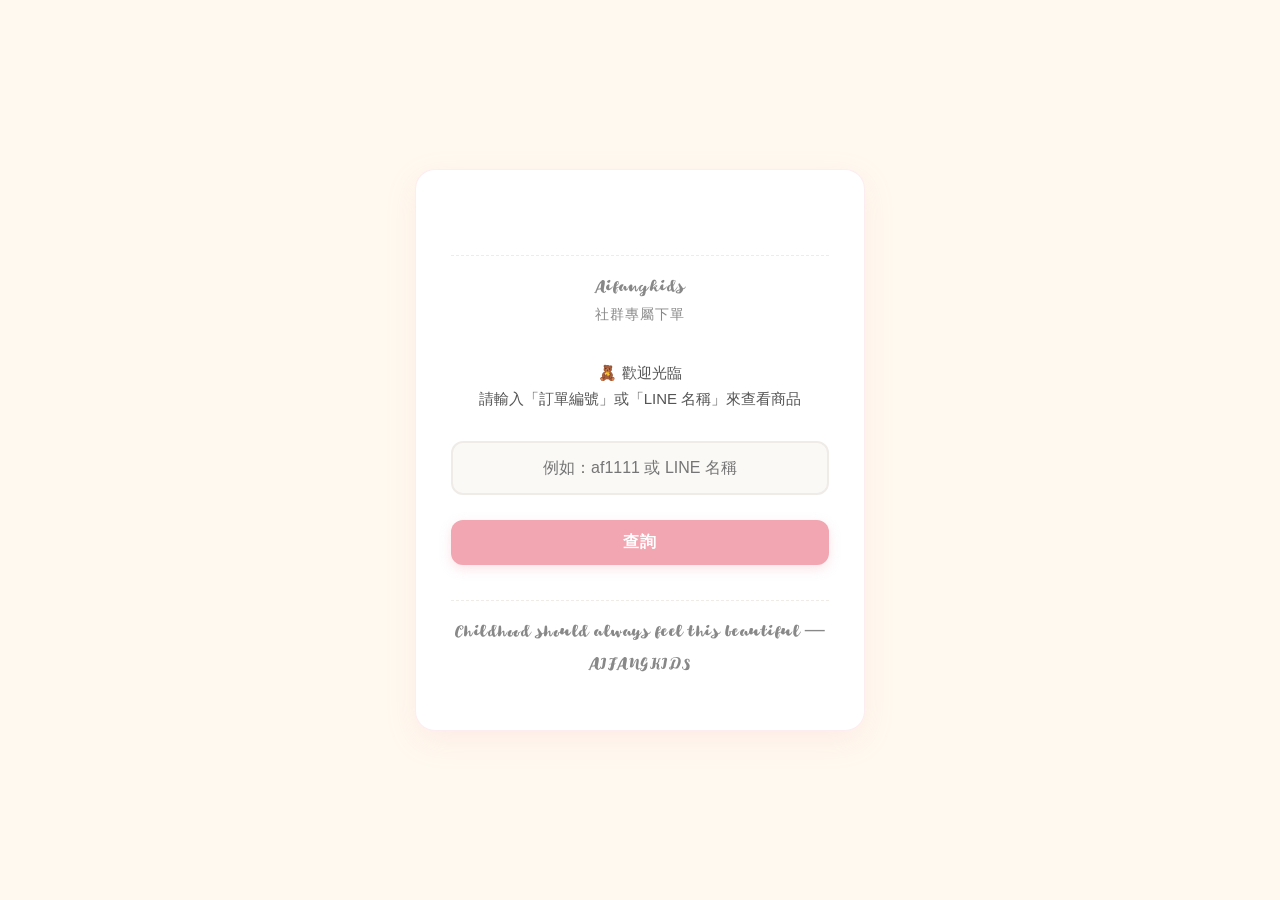
==== cart.html @ 0f8d4443 "0630add line shop" ====
<!DOCTYPE html>
<html lang="zh-TW">
<head>
    <meta charset="UTF-8">
    <meta name="viewport" content="width=device-width, initial-scale=1.0">
    <title>收件資訊</title>
    <link rel="icon" href="favicon.ico" type="image/x-icon">
    <link rel="stylesheet" href="./assets/css/global.css">
    <link rel="stylesheet" href="./assets/css/cart.css">
</head>
<body>

    <div id="falling-container"></div>

    <div class="cart-wrapper">
        <div class="cart-header">
            <div class="back-to-detail" onclick="location.href='detail.html?id=' + localStorage.getItem('aifang_orderId')">❮ 返回修改商品</div>
            <h1 class="cart-title">填寫配送與匯款資料</h1>
            <p class="cart-subtitle">您的單號：<span id="checkout-order-id" class="order-highlight">-</span></p>
        </div>

        <div class="cart-content-grid">
            
            <form id="order-submit-form" onsubmit="submitOrderForm(event)" class="checkout-form">
                
                <div class="form-section">
                    <h2 class="section-title">訂購人基本資料</h2>
                    
                    <div class="input-group">
                        <label for="client-line-name">LINE 名稱 <span class="required">*</span></label>
                        <input type="text" id="client-line-name" name="client_line_name" placeholder="請輸入您的 LINE 名稱" required autocomplete="username">
                    </div>
                    
                    <div class="input-group">
                        <label for="receiver-name">收件人姓名 <span class="required">*</span></label>
                        <input type="text" id="receiver-name" name="receiver_name" placeholder="請輸入收件人真實姓名" required autocomplete="name">
                    </div>
                    
                    <div class="input-group">
                        <label for="receiver-phone">手機號碼 <span class="required">*</span></label>
                        <input type="tel" id="receiver-phone" name="receiver_phone" placeholder="請輸入收件人行動電話" pattern="09\d{8}" required autocomplete="tel">
                    </div>

                    <div class="input-group">
                        <label for="client-email">電子信箱 <span class="note-lbl">*</span></label>
                        <input type="email" id="client-email" name="client_email" placeholder="example@gmail.com" autocomplete="email">
                    </div>
                </div>

                <div class="form-section">
                    <h2 class="section-title">選擇配送超商</h2>
                    
                    <div class="shipping-radio-group">
                        <label class="radio-card">
                            <input type="radio" name="shipping_method" id="ship-711" value="0" checked>
                            <span class="radio-custom"></span>
                            <div class="radio-text">
                                <span class="store-brand">7-11 店到店</span>
                            </div>
                        </label>

                        <label class="radio-card">
                            <input type="radio" name="shipping_method" id="ship-family" value="0">
                            <span class="radio-custom"></span>
                            <div class="radio-text">
                                <span class="store-brand">全家 店到店</span>
                            </div>
                        </label>
                    </div>

                    <div id="section-711-store" class="sub-store-section">
                        <div class="input-row">
                            <div class="input-group">
                                <label for="store-711-name">7-11 門市名稱 <span class="required">*</span></label>
                                <input type="text" id="store-711-name" name="store_711_name" placeholder="例如：美村門市">
                            </div>
                            <div class="input-group">
                                <label for="store-711-code">6 位數店號 <span class="required">*</span></label>
                                <input type="text" id="store-711-code" name="store_711_code" placeholder="例如：142857" maxlength="6" pattern="\d{6}">
                            </div>
                        </div>
                    </div>

                    <div id="section-family-store" class="sub-store-section" style="display: none;">
                        <div class="input-row">
                            <div class="input-group">
                                <label for="store-family-name">全家 門市名稱 <span class="required">*</span></label>
                                <input type="text" id="store-family-name" name="store_family_name" placeholder="例如：新和店">
                            </div>
                            <div class="input-group">
                                <label for="store-family-code">5 位數服務代號 <span class="required">*</span></label>
                                <input type="text" id="store-family-code" name="store_family_code" placeholder="例如：01357" maxlength="5" pattern="\d{5}">
                            </div>
                        </div>
                    </div>
                </div>

                <div class="form-section">
                    <h2 class="section-title">匯款核對資訊</h2>
                    <div class="bank-info-alert">
                        <strong>我們的匯款帳號：</strong><br>
                        玉山銀行 (808) 帳號：xxxx-xxxx-xxxx<br>
                        請確認金額正確並完成轉帳後，於下方填入後五碼唷！
                    </div>
                    
                    <div class="input-group">
                        <label for="bank-last5">您的帳號後五碼 <span class="required">*</span></label>
                        <input type="text" id="bank-last5" name="bank_last5" placeholder="請輸入您轉出帳號的後 5 位數字" maxlength="5" pattern="\d{5}" required>
                    </div>
                </div>

                <button type="submit" id="submit-order-btn" class="submit-form-btn">
                    確認無誤，提交系統核對
                </button>
            </form>

            <div class="checkout-summary-box">
                <h2 class="summary-box-title">本次結帳商品摘要</h2>
                
                <div id="checkout-summary-list" class="mini-list-container"></div>
                
                <div class="price-calc-area">
                    <div class="calc-row">
                        <span>商品小計</span>
                        <span id="summary-items-subtotal">NT$ 0</span>
                    <div class="divider"></div>
                    <div class="calc-row total-row">
                        <span>應付總合計</span>
                        <span id="summary-final-total" class="pink-total">NT$ 0</span>
                    </div>
                </div>
            </div>

        </div>
    </div>

    <script src="js/api.js"></script>
    <script src="js/cart.js"></script>
    <script src="js/articles.js"></script>
</body>
</html>
---- assets/css/global.css ----
/* ==========================================================================
   1. 字體與基礎設定
   ========================================================================== */
@font-face {
    font-family: 'CutieStar';
        src: url('../fonts/Cutie-Star.ttf') format('truetype');
    font-weight: normal;
    font-style: normal;
}
   @font-face {
    font-family: 'NotoSansKR';
    src: url('../fonts/notosanskr-light.ttf') format('truetype');
    font-weight: 300;
}
@font-face {
    font-family: 'NotoSansKR';
    src: url('../fonts/notosanskr-regular.ttf') format('truetype');
    font-weight: 400;
}

:root {
    /* 品牌配色與視覺地基底色 */
    --bg-main: #FFF9EF;        
    --baby-pink: #f2a6b2;
    --kids-blue: #8da9c4;
    --accent-red: #d9534f;
    --text-main: #333;
    --text-gray: #888;
    --font-main: 'NotoSansKR', sans-serif;
}

* { 
    box-sizing: border-box; 
    margin: 0; 
    padding: 0; 
    -webkit-tap-highlight-color: transparent; /* 去除手機點擊陰影 */
}

body { 
    font-family: var(--font-main);
    color: var(--text-main);
    background-color: var(--bg-main);
    line-height: 1.6;
    overflow-x: hidden; /* 防止動態粒子造成的水平捲軸 */
}

/* ==========================================================================
   2. 通用元件 - 按鈕
   ========================================================================== */
.btn-common {
    padding: 12px 20px;
    border-radius: 4px;
    border: none;
    cursor: pointer;
    font-weight: 700;
    transition: opacity 0.3s ease;
}

.btn-common:hover {
    opacity: 0.8;
}

/* ==========================================================================
   3. 動態粒子飄落系統 
   ========================================================================== */
#falling-container {
    position: fixed;
    top: 0;
    left: 0;
    width: 100vw;
    height: 100vh;
    overflow: hidden;
    pointer-events: none; 
    z-index: -1;          
}

.particle {
    position: absolute;
    top: -60px; /* 從視窗上方外面開始掉落 */
    background-size: contain;
    background-repeat: no-repeat;
    background-position: center;
    pointer-events: none;
    opacity: 0;
    animation: slowFall linear forwards;
}

@keyframes slowFall {
    0% {
        transform: translateY(0) translateX(0) rotate(0deg);
        opacity: 0;
    }
    10% {
        opacity: 0.65; /* 漸漸浮現，避免太突兀，維持背景柔和感 */
    }
    90% {
        opacity: 0.65;
    }
    100% {
        /* 掉落到視窗下方，並帶有隨機的左右物理飄移與旋轉 */
        transform: translateY(108vh) translateX(var(--drift-x)) rotate(var(--drift-rotate));
        opacity: 0;
    }
}

/* ==========================================================================
   4. 手機響應式通用微調 (RWD)
   ========================================================================== */
@media (max-width: 480px) {
    body { padding: 15px 10px; }
    
    /* 預設的卡片樣式容器 (若其他頁面有 .main-card 可直接繼承) */
    .main-card { 
        padding: 25px 15px; 
        border-radius: 8px; 
    }
    
    /* 各種 UI 元件的字體與間距縮小 */
    .flow-container { padding: 20px 15px; }
    .flow-title { font-size: 13px; margin-bottom: 15px; }
    .flow-item { font-size: 13px; padding-bottom: 10px; gap: 10px; }
    .flow-step { font-size: 14px; }
    .flow-warn { font-size: 12px; padding: 10px; }
    
    .acc-trigger { font-size: 14px; padding: 16px 0; }
    .acc-list { padding-left: 30px; }
    .acc-list li { font-size: 12.5px; margin-bottom: 8px; }
}
---- assets/css/cart.css ----
/* ==========================================================================
   Aifangkids 專屬填單結帳頁樣式 (css/cart.css) - 精簡互補版
   ========================================================================== */

.cart-wrapper {
    max-width: 950px; /* 雙欄排版，稍微放寬容納明細 */
    margin: 0 auto;
    padding: 15px 10px; /* 配合 global.css 的手機版基礎留白，在電腦版則由 RWD 擴展 */
}

@media (min-width: 769px) {
    .cart-wrapper {
        padding: 30px 20px; /* 電腦版給予更寬敞的呼吸空間 */
    }
}

/* 頂部導覽標題 */
.cart-header {
    margin-bottom: 30px;
}

.back-to-detail {
    display: inline-block;
    font-size: 14px;
    color: var(--text-gray);
    cursor: pointer;
    margin-bottom: 12px;
    transition: color 0.2s ease;
}

.back-to-detail:hover {
    color: var(--baby-pink);
}

.cart-title {
    font-size: 24px;
    color: var(--text-main);
    font-weight: 700;
    margin-bottom: 6px;
}

.cart-subtitle {
    font-size: 14px;
    color: var(--text-gray);
}

.order-highlight {
    color: var(--baby-pink);
    font-weight: 700;
    background-color: #FFF0F2;
    padding: 2px 8px;
    border-radius: 6px;
}

/* ==========================================================================
   網格雙欄切換版面
   ========================================================================== */
.cart-content-grid {
    display: grid;
    grid-template-columns: 1.3fr 1fr; /* 左寬右窄 */
    gap: 30px;
    align-items: start;
}

/* 填單卡片與外框 */
.form-section {
    background-color: #FFFFFF;
    border-radius: 16px;
    padding: 24px;
    margin-bottom: 20px;
    box-shadow: 0 4px 15px rgba(242, 166, 178, 0.04);
    border: 1px solid rgba(239, 236, 232, 0.6);
}

.section-title {
    font-size: 16px;
    font-weight: 700;
    color: var(--text-main);
    margin-bottom: 20px;
    border-left: 4px solid var(--baby-pink);
    padding-left: 10px;
}

/* ==========================================================================
   標準精緻表單欄位元件
   ========================================================================== */
.input-group {
    margin-bottom: 16px;
    display: flex;
    flex-direction: column;
    gap: 6px;
}

.input-group label {
    font-size: 13px;
    font-weight: 700;
    color: var(--text-main);
}

.input-group label .required {
    color: var(--accent-red);
    margin-left: 2px;
}

.input-group label .note-lbl {
    font-size: 11px;
    color: var(--text-gray);
    font-weight: normal;
}

/* 高質感奶油白輸入框 - 已移除與 global.css 重複的全域重設 */
.input-group input {
    width: 100%;
    height: 44px;
    padding: 0 14px;
    border: 1px solid #EFECE8;
    border-radius: 10px;
    background-color: #FAF9F6;
    color: var(--text-main);
    transition: all 0.25s ease;
}

.input-group input:focus {
    border-color: var(--baby-pink);
    background-color: #FFFFFF;
    box-shadow: 0 0 0 3px rgba(242, 166, 178, 0.1);
}

/* 雙欄輸入欄排版（門市+店號） */
.input-row {
    display: grid;
    grid-template-columns: 1.2fr 1fr;
    gap: 15px;
}

/* 物流品牌卡片切換 */
.shipping-radio-group {
    display: grid;
    grid-template-columns: 1fr 1fr;
    gap: 15px;
    margin-bottom: 15px;
}

.radio-card {
    border: 1px solid #EFECE8;
    border-radius: 12px;
    padding: 14px;
    display: flex;
    align-items: center;
    gap: 12px;
    cursor: pointer;
    background-color: #FAF9F6;
    transition: all 0.2s ease;
    position: relative;
}

.radio-card input[type="radio"] {
    display: none; 
}

/* 客製化韓系粉色單選鈕 */
.radio-custom {
    width: 18px;
    height: 18px;
    border: 2px solid #D5CDCC;
    border-radius: 50%;
    display: inline-block;
    position: relative;
    flex-shrink: 0;
}

.radio-card input[type="radio"]:checked + .radio-custom {
    border-color: var(--baby-pink);
}

.radio-card input[type="radio"]:checked + .radio-custom::after {
    content: "";
    width: 10px;
    height: 10px;
    background-color: var(--baby-pink);
    border-radius: 50%;
    position: absolute;
    top: 50%;
    left: 50%;
    transform: translate(-50%, -50%);
}

.radio-card input[type="radio"]:checked {
    background-color: #FFFFFF;
}

.radio-card:has(input[type="radio"]:checked) {
    border-color: var(--baby-pink);
    background-color: #FFFFFF;
    box-shadow: 0 4px 12px rgba(242, 166, 178, 0.06);
}

.radio-text {
    display: flex;
    flex-direction: column;
}

.store-brand {
    font-size: 14px;
    font-weight: 700;
    color: var(--text-main);
}

.store-desc {
    font-size: 11px;
    color: var(--text-gray);
    margin-top: 2px;
}

/* 匯款提示框 */
.bank-info-alert {
    background-color: #FFFBF4;
    border: 1px dashed #F5E6CC;
    border-radius: 10px;
    padding: 14px;
    font-size: 13px;
    color: #7A613B;
    line-height: 1.6;
    margin-bottom: 16px;
}

/* 提交按鈕 */
.submit-form-btn {
    width: 100%;
    height: 50px;
    background-color: var(--baby-pink);
    color: #FFFFFF;
    border: none;
    border-radius: 12px;
    font-size: 16px;
    font-weight: 700;
    cursor: pointer;
    box-shadow: 0 4px 15px rgba(242, 166, 178, 0.25);
    transition: all 0.25s ease;
}

.submit-form-btn:hover {
    background-color: #f294a5;
    transform: translateY(-1px);
}

.submit-form-btn:disabled {
    background-color: #D5CDCC;
    cursor: not-allowed;
    transform: none;
    box-shadow: none;
}

/* ==========================================================================
   右側：商品摘要核對區樣式
   ========================================================================== */
.checkout-summary-box {
    background-color: #FFFFFF;
    border-radius: 16px;
    padding: 24px;
    box-shadow: 0 4px 15px rgba(0,0,0,0.01);
    border: 1px solid #EFECE8;
    position: sticky;
    top: 20px; 
}

.summary-box-title {
    font-size: 15px;
    font-weight: 700;
    color: var(--text-main);
    margin-bottom: 16px;
    padding-bottom: 12px;
    border-bottom: 1px solid #FAF9F6;
}

.mini-list-container {
    display: flex;
    flex-direction: column;
    gap: 12px;
    max-height: 280px;
    overflow-y: auto; 
    padding-right: 5px;
    margin-bottom: 20px;
}

/* 迷你版小商品卡片 */
.mini-prod-item {
    display: flex;
    align-items: center;
    gap: 12px;
    padding-bottom: 12px;
    border-bottom: 1px dashed #FAF9F6;
}

.mini-prod-img {
    width: 48px;
    height: 48px;
    border-radius: 8px;
    object-fit: cover;
    background-color: #FAF9F6;
    border: 1px solid #F5F2ED;
    flex-shrink: 0;
}

.mini-prod-info {
    flex-grow: 1;
}

.mini-title {
    font-size: 13px;
    font-weight: 700;
    color: var(--text-main);
    line-height: 1.3;
    display: -webkit-box;
    -webkit-line-clamp: 1;
    -webkit-box-orient: vertical;
    overflow: hidden;
}

.mini-spec {
    font-size: 11px;
    color: var(--text-gray);
    margin-top: 2px;
}

.mini-price {
    font-size: 13px;
    font-weight: 700;
    color: var(--text-main);
}

/* 計費總覽區 */
.price-calc-area {
    background-color: #FAF9F6;
    border-radius: 10px;
    padding: 16px;
}

.calc-row {
    display: flex;
    justify-content: space-between;
    font-size: 13px;
    color: var(--text-gray);
    margin-bottom: 10px;
}

.calc-row:last-child {
    margin-bottom: 0;
}

.price-calc-area .divider {
    height: 1px;
    background-color: #EFECE8;
    margin: 12px 0;
}

.total-row {
    font-size: 15px;
    font-weight: 700;
    color: var(--text-main);
}

.pink-total {
    font-size: 20px;
    color: var(--baby-pink);
}

/* ==========================================================================
   手機版響應式結構調整 (RWD)
   ========================================================================== */
@media (max-width: 768px) {
    .cart-content-grid {
        grid-template-columns: 1fr; 
        gap: 20px;
    }
    
    .checkout-summary-box {
        position: static; 
        order: -1; 
    }
    
    .input-row {
        grid-template-columns: 1fr; 
        gap: 0;
    }
    
    .form-section {
        padding: 16px;
    }
}
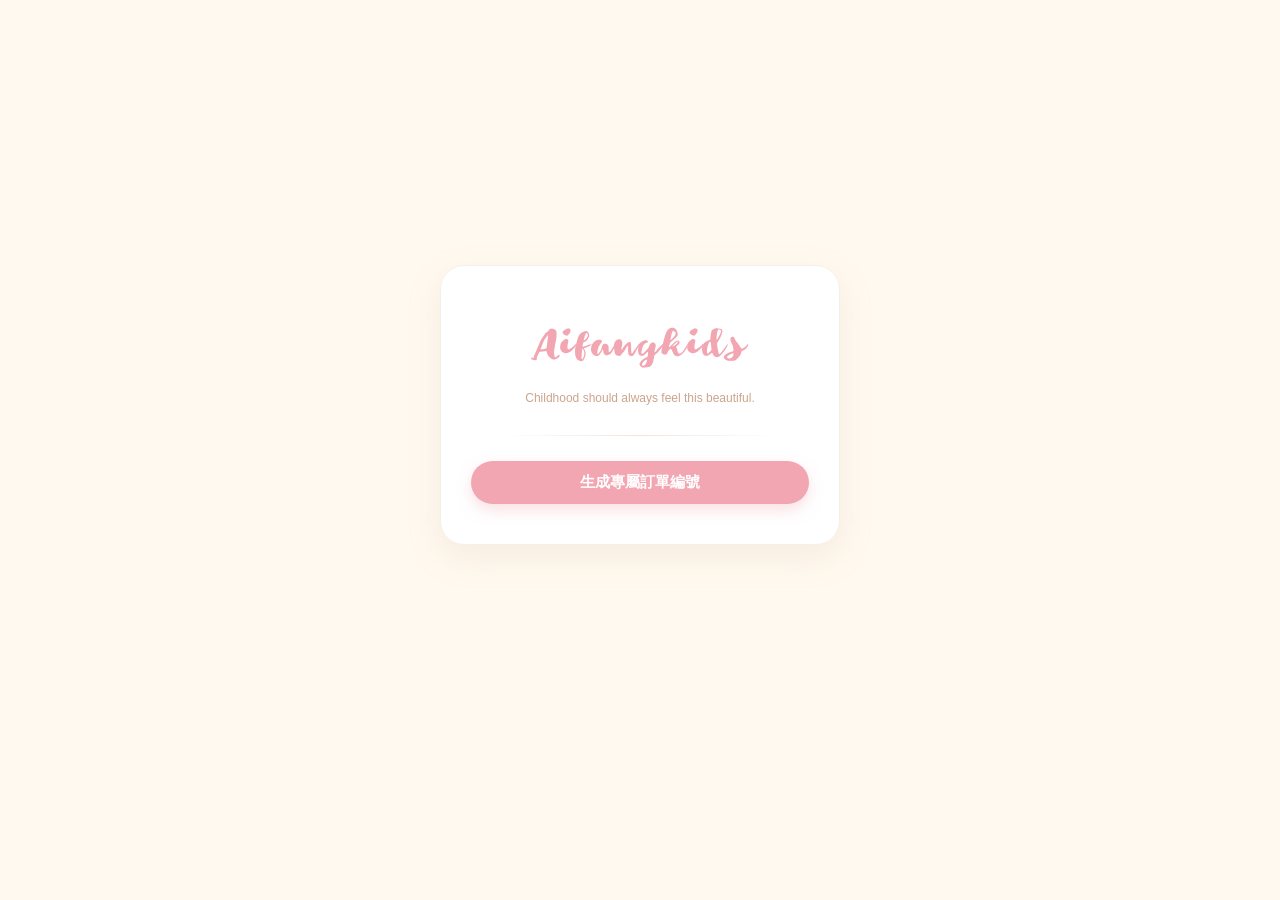
==== commit f8865070: "07/01" ====
--- a/cart.html
+++ b/cart.html
@@ -3,7 +3,7 @@
 <head>
     <meta charset="UTF-8">
     <meta name="viewport" content="width=device-width, initial-scale=1.0">
-    <title>收件資訊</title>
+    <title>Aifang kids</title>
     <link rel="icon" href="favicon.ico" type="image/x-icon">
     <link rel="stylesheet" href="./assets/css/global.css">
     <link rel="stylesheet" href="./assets/css/cart.css">
@@ -13,128 +13,135 @@
     <div id="falling-container"></div>
 
     <div class="cart-wrapper">
-        <div class="cart-header">
-            <div class="back-to-detail" onclick="location.href='detail.html?id=' + localStorage.getItem('aifang_orderId')">❮ 返回修改商品</div>
-            <h1 class="cart-title">填寫配送與匯款資料</h1>
-            <p class="cart-subtitle">您的單號：<span id="checkout-order-id" class="order-highlight">-</span></p>
+        
+        <div id="cart-main-view">
+            <header class="cart-header">
+                <a href="javascript:history.back()" class="btn-back-link">🐾 返回商品區</a>
+                <div class="cart-uid-title">訂單編號：<span id="txt-cart-uid">...</span></div>
+            </header>
+
+            <section class="cart-section">
+                <h2 class="section-title">選擇的商品</h2>
+                
+                <div id="cart-loading" class="cart-status-msg">
+                    <div class="mini-spinner"></div>
+                    <p>正在努力從後台撈取您的購物車明細...</p>
+                </div>
+
+                <div id="cart-items-container">
+                    </div>
+
+                <div class="cart-summary-box">
+                    <div class="summary-row">
+                        <span>共累計數量：</span>
+                        <span class="summary-val"><strong id="total-qty">0</strong> 件</span>
+                    </div>
+                    <div class="summary-row">
+                        <span>預購總金額：</span>
+                        <span class="summary-val price-highlight">$<span id="total-amount">0</span></span>
+                    </div>
+                    <p class="shipping-note">※ Aifang kids 採用超商取貨不付款方式</p>
+                </div>
+            </section>
+
+            <section class="cart-section">
+                <h2 class="section-title">📝 填寫收件人資訊</h2>
+                <form id="form-checkout" onsubmit="handleCheckout(event)">
+                    
+                    <div class="form-group">
+                        <label class="form-label" for="ipt-lineName">您的 LINE 名稱 <span class="required">*</span></label>
+                        <input type="text" id="ipt-lineName" class="form-input" placeholder="例如：小璦同學" required>
+                    </div>
+
+                    <div class="form-group">
+                        <label class="form-label" for="ipt-receiverName">收件人真實姓名 <span class="required">*</span></label>
+                        <input type="text" id="ipt-receiverName" class="form-input" placeholder="請輸入證件真實姓名以利超商取貨" required>
+                    </div>
+
+                    <div class="form-group">
+                        <label class="form-label" for="ipt-phone">手機號碼 <span class="required">*</span></label>
+                        <input type="tel" id="ipt-phone" class="form-input" placeholder="例如：0912345678" pattern="09\\d{8}" title="請輸入正確的手機號碼格式（共10碼）" required>
+                    </div>
+
+                    <div class="form-group">
+                        <label class="form-label" for="ipt-email">電子信箱</label>
+                        <input type="email" id="ipt-email" class="form-input" placeholder="接收超商貨運通知">
+                    </div>
+
+                    <div class="form-group">
+                        <label class="form-label" for="ipt-logistics">取貨方式 <span class="required">*</span></label>
+                        <select id="ipt-logistics" class="form-select" onchange="toggleStoreInfoHint()" required>
+                            <option value="" disabled selected>-- 請選擇超商取貨方式 --</option>
+                            <option value="7-11店到店">7-11 (取貨不付款)</option>
+                            <option value="全家店到店">全家 (取貨不付款)</option>
+                        </select>
+                    </div>
+
+                    <div class="form-group">
+                        <label class="form-label" for="ipt-storeInfo">超商門市名稱與店號 <span class="required">*</span></label>
+                        <textarea id="ipt-storeInfo" class="form-textarea" placeholder="請先選擇上方的取貨方式" required></textarea>
+                    </div>
+
+                    <div class="form-group group-bank">
+                        <label class="form-label" for="ipt-lastFive">銀行轉帳後五碼</label>
+                        <p class="form-input-desc">💡 若您已完成匯款，請在此填寫後五碼，匯款『給予對方備註』請勿填寫，不便核對帳號與金額，請見諒</p>
+                        
+                        <div class="bank-info-card">
+                            <div class="bank-title-text">💰 匯款資訊</div>
+                            <div class="bank-detail-text">
+                                <strong>戶名：</strong>璦坊童裝<br>
+                                <strong>銀行：</strong>103 臺灣新光商業銀行<br>
+                                <strong>分行：</strong>0675 斗六分行<br>
+                                <strong>帳號：</strong>0675101004736
+                            </div>
+                            <div class="bank-deadline-alert">📌 請於 24 小時之內完成匯款，逾時視同放棄訂單</div>
+                        </div>
+
+                        <input type="text" id="ipt-lastFive" class="form-input" placeholder="例如：12345 (已匯款再填寫)" maxlength="5">
+                        
+                        <ul class="shop-policy-list">
+                            <li class="shop-policy-item">商品金額已含營業稅</li>
+                            <li class="shop-policy-item">取貨時請務必攜帶與收件人姓名相同的證件</li>
+                            <li class="shop-policy-item">依《消費者保護法》規範，享有七天鑑賞期退換貨服務</li>
+                            <li class="shop-policy-item">退換貨商品須保持全新、未剪標且完整包裝</li>
+                        </ul>
+                    </div>
+
+                    <button type="submit" id="btn-submit-order" class="btn-common btn-submit">
+                        ✨ 儲存資料，正式成立訂單 ➔
+                    </button>
+                </form>
+            </section>
         </div>
 
-        <div class="cart-content-grid">
-            
-            <form id="order-submit-form" onsubmit="submitOrderForm(event)" class="checkout-form">
+        <div id="cart-success-view" class="hidden">
+            <div class="receipt-card">
+                <div class="success-icon">🎉</div>
+                <h1 class="receipt-title">訂單已成功提交</h1>
+                <p class="receipt-desc">謝謝您的預購，準備處理訂單中</p>
                 
-                <div class="form-section">
-                    <h2 class="section-title">訂購人基本資料</h2>
-                    
-                    <div class="input-group">
-                        <label for="client-line-name">LINE 名稱 <span class="required">*</span></label>
-                        <input type="text" id="client-line-name" name="client_line_name" placeholder="請輸入您的 LINE 名稱" required autocomplete="username">
-                    </div>
-                    
-                    <div class="input-group">
-                        <label for="receiver-name">收件人姓名 <span class="required">*</span></label>
-                        <input type="text" id="receiver-name" name="receiver_name" placeholder="請輸入收件人真實姓名" required autocomplete="name">
-                    </div>
-                    
-                    <div class="input-group">
-                        <label for="receiver-phone">手機號碼 <span class="required">*</span></label>
-                        <input type="tel" id="receiver-phone" name="receiver_phone" placeholder="請輸入收件人行動電話" pattern="09\d{8}" required autocomplete="tel">
-                    </div>
+                <div class="receipt-divider"></div>
+                
+                <div class="receipt-info-row">
+                    <span class="r-label">您的專屬訂單編號：</span>
+                    <span id="rec-uid" class="r-val-uid">--</span>
+                </div>
+                <div class="receipt-info-row">
+                    <span class="r-label">您的專屬理貨單號：</span>
+                    <span id="rec-shippingId" class="r-val-ship">--</span>
+                </div>
+                
+                <div class="receipt-divider"></div>
+                <p class="receipt-alert-text">💡 溫馨小叮嚀：請將上方【理貨單號】截圖或記下來，隨時可以使用此號碼查詢最新理貨進度與進行補填匯款後五碼</p>
+                
+                <button onclick="window.location.href='index.html'" class="btn-common btn-home">
+                    返回童裝首頁
+                </button>
+            </div>
+        </div>
 
-                    <div class="input-group">
-                        <label for="client-email">電子信箱 <span class="note-lbl">*</span></label>
-                        <input type="email" id="client-email" name="client_email" placeholder="example@gmail.com" autocomplete="email">
-                    </div>
-                </div>
-
-                <div class="form-section">
-                    <h2 class="section-title">選擇配送超商</h2>
-                    
-                    <div class="shipping-radio-group">
-                        <label class="radio-card">
-                            <input type="radio" name="shipping_method" id="ship-711" value="0" checked>
-                            <span class="radio-custom"></span>
-                            <div class="radio-text">
-                                <span class="store-brand">7-11 店到店</span>
-                            </div>
-                        </label>
-
-                        <label class="radio-card">
-                            <input type="radio" name="shipping_method" id="ship-family" value="0">
-                            <span class="radio-custom"></span>
-                            <div class="radio-text">
-                                <span class="store-brand">全家 店到店</span>
-                            </div>
-                        </label>
-                    </div>
-
-                    <div id="section-711-store" class="sub-store-section">
-                        <div class="input-row">
-                            <div class="input-group">
-                                <label for="store-711-name">7-11 門市名稱 <span class="required">*</span></label>
-                                <input type="text" id="store-711-name" name="store_711_name" placeholder="例如：美村門市">
-                            </div>
-                            <div class="input-group">
-                                <label for="store-711-code">6 位數店號 <span class="required">*</span></label>
-                                <input type="text" id="store-711-code" name="store_711_code" placeholder="例如：142857" maxlength="6" pattern="\d{6}">
-                            </div>
-                        </div>
-                    </div>
-
-                    <div id="section-family-store" class="sub-store-section" style="display: none;">
-                        <div class="input-row">
-                            <div class="input-group">
-                                <label for="store-family-name">全家 門市名稱 <span class="required">*</span></label>
-                                <input type="text" id="store-family-name" name="store_family_name" placeholder="例如：新和店">
-                            </div>
-                            <div class="input-group">
-                                <label for="store-family-code">5 位數服務代號 <span class="required">*</span></label>
-                                <input type="text" id="store-family-code" name="store_family_code" placeholder="例如：01357" maxlength="5" pattern="\d{5}">
-                            </div>
-                        </div>
-                    </div>
-                </div>
-
-                <div class="form-section">
-                    <h2 class="section-title">匯款核對資訊</h2>
-                    <div class="bank-info-alert">
-                        <strong>我們的匯款帳號：</strong><br>
-                        玉山銀行 (808) 帳號：xxxx-xxxx-xxxx<br>
-                        請確認金額正確並完成轉帳後，於下方填入後五碼唷！
-                    </div>
-                    
-                    <div class="input-group">
-                        <label for="bank-last5">您的帳號後五碼 <span class="required">*</span></label>
-                        <input type="text" id="bank-last5" name="bank_last5" placeholder="請輸入您轉出帳號的後 5 位數字" maxlength="5" pattern="\d{5}" required>
-                    </div>
-                </div>
-
-                <button type="submit" id="submit-order-btn" class="submit-form-btn">
-                    確認無誤，提交系統核對
-                </button>
-            </form>
-
-            <div class="checkout-summary-box">
-                <h2 class="summary-box-title">本次結帳商品摘要</h2>
-                
-                <div id="checkout-summary-list" class="mini-list-container"></div>
-                
-                <div class="price-calc-area">
-                    <div class="calc-row">
-                        <span>商品小計</span>
-                        <span id="summary-items-subtotal">NT$ 0</span>
-                    <div class="divider"></div>
-                    <div class="calc-row total-row">
-                        <span>應付總合計</span>
-                        <span id="summary-final-total" class="pink-total">NT$ 0</span>
-                    </div>
-                </div>
-            </div>
-
-        </div>
     </div>
 
-    <script src="js/api.js"></script>
     <script src="js/cart.js"></script>
     <script src="js/articles.js"></script>
 </body>
--- a/assets/css/cart.css
+++ b/assets/css/cart.css
@@ -1,390 +1,357 @@
 /* ==========================================================================
-   Aifangkids 專屬填單結帳頁樣式 (css/cart.css) - 精簡互補版
+   🧸 璦坊童裝 Aifangkids - 購物車與填單頁專屬視覺 (cart.css)
+   最優先以 global.css 為主，本檔案獨立且不與全域樣式衝突，內含手機響應式例外設計
    ========================================================================== */
 
+/* 📌 頁面外層極致容器 */
 .cart-wrapper {
-    max-width: 950px; /* 雙欄排版，稍微放寬容納明細 */
+    max-width: 650px;
     margin: 0 auto;
-    padding: 15px 10px; /* 配合 global.css 的手機版基礎留白，在電腦版則由 RWD 擴展 */
-}
-
-@media (min-width: 769px) {
-    .cart-wrapper {
-        padding: 30px 20px; /* 電腦版給予更寬敞的呼吸空間 */
-    }
-}
-
-/* 頂部導覽標題 */
+    padding: 15px 15px 50px 15px;
+}
+
+/* 📌 頂部導覽控制列 */
 .cart-header {
-    margin-bottom: 30px;
-}
-
-.back-to-detail {
-    display: inline-block;
-    font-size: 14px;
-    color: var(--text-gray);
-    cursor: pointer;
-    margin-bottom: 12px;
-    transition: color 0.2s ease;
-}
-
-.back-to-detail:hover {
-    color: var(--baby-pink);
-}
-
-.cart-title {
-    font-size: 24px;
-    color: var(--text-main);
-    font-weight: 700;
-    margin-bottom: 6px;
-}
-
-.cart-subtitle {
-    font-size: 14px;
-    color: var(--text-gray);
-}
-
-.order-highlight {
-    color: var(--baby-pink);
-    font-weight: 700;
-    background-color: #FFF0F2;
-    padding: 2px 8px;
-    border-radius: 6px;
-}
-
-/* ==========================================================================
-   網格雙欄切換版面
-   ========================================================================== */
-.cart-content-grid {
-    display: grid;
-    grid-template-columns: 1.3fr 1fr; /* 左寬右窄 */
-    gap: 30px;
-    align-items: start;
-}
-
-/* 填單卡片與外框 */
-.form-section {
-    background-color: #FFFFFF;
-    border-radius: 16px;
-    padding: 24px;
-    margin-bottom: 20px;
-    box-shadow: 0 4px 15px rgba(242, 166, 178, 0.04);
-    border: 1px solid rgba(239, 236, 232, 0.6);
+    display: flex;
+    justify-content: space-between;
+    align-items: center;
+    margin-bottom: 15px;
+}
+
+.btn-back-link {
+    font-size: 14px;
+    color: var(--kids-blue);
+    text-decoration: none;
+    font-weight: bold;
+}
+
+.cart-uid-title {
+    font-size: 13px;
+    color: #6e5d53;
+    background: #ffffff;
+    padding: 4px 12px;
+    border-radius: 30px;
+    font-weight: bold;
+    border: 1px solid #f6efe9;
+}
+
+#txt-cart-uid {
+    color: #c47a55;
+}
+
+/* 📌 溫馨大區塊卡片白底底塊 */
+.cart-section {
+    background: #ffffff;
+    border-radius: 20px;
+    padding: 25px 20px;
+    margin-bottom: 25px;
+    box-shadow: 0 6px 16px rgba(222, 201, 185, 0.15);
+    border: 1px solid #f6efe9;
 }
 
 .section-title {
     font-size: 16px;
-    font-weight: 700;
-    color: var(--text-main);
+    color: #5a4b41;
     margin-bottom: 20px;
     border-left: 4px solid var(--baby-pink);
     padding-left: 10px;
-}
-
-/* ==========================================================================
-   標準精緻表單欄位元件
-   ========================================================================== */
-.input-group {
-    margin-bottom: 16px;
+    font-weight: 700;
+}
+
+/* 📌 購物車單品衣物項目橫列 */
+.cart-item-row {
     display: flex;
-    flex-direction: column;
-    gap: 6px;
-}
-
-.input-group label {
-    font-size: 13px;
+    align-items: center;
+    gap: 15px;
+    padding: 12px 0;
+    border-bottom: 1px dashed #f3ebe4;
+}
+
+.cart-item-row:last-of-type {
+    border-bottom: none;
+}
+
+.cart-item-thumb {
+    width: 60px;
+    height: 60px;
+    object-fit: cover;
+    border-radius: 8px;
+    background-color: #fdfaf7;
+    border: 1px solid #f6efe9;
+}
+
+.cart-item-detail {
+    flex-grow: 1;
+}
+
+.cart-item-name {
+    font-size: 14px;
+    color: #4a3e36;
     font-weight: 700;
-    color: var(--text-main);
-}
-
-.input-group label .required {
+    margin-bottom: 3px;
+}
+
+.cart-item-meta {
+    font-size: 12px;
+    color: var(--text-gray);
+}
+
+.cart-item-meta span {
+    margin-right: 8px;
+}
+
+.cart-item-right {
+    text-align: right;
+}
+
+.cart-item-qty {
+    font-size: 12px;
+    color: #8da9c4;
+    font-weight: bold;
+}
+
+.cart-item-subtotal {
+    font-size: 14px;
+    font-weight: bold;
+    color: #ba7654;
+    margin-top: 2px;
+}
+
+/* 📌 金額與累計數量總計盒子 */
+.cart-summary-box {
+    background-color: #fdfbf9;
+    border-radius: 12px;
+    padding: 15px;
+    margin-top: 15px;
+    border: 1px solid #fcf3eb;
+}
+
+.summary-row {
+    display: flex;
+    justify-content: space-between;
+    align-items: center;
+    font-size: 14px;
+    color: #6e5d53;
+    margin-bottom: 8px;
+}
+
+.summary-row:last-of-type {
+    margin-bottom: 0;
+}
+
+.summary-val {
+    font-weight: bold;
+    color: #333;
+}
+
+.price-highlight {
+    font-size: 20px;
+    color: #c47a55;
+}
+
+.shipping-note {
+    font-size: 11px;
+    color: #bfa38f;
+    margin-top: 8px;
+    text-align: right;
+    line-height: 1.4;
+}
+
+/* 📌 溫馨填單資料欄位防呆排版 */
+.form-group {
+    margin-bottom: 18px;
+}
+
+.form-label {
+    display: block;
+    font-size: 13.5px;
+    color: #5a4b41;
+    font-weight: bold;
+    margin-bottom: 6px;
+}
+
+.required {
     color: var(--accent-red);
     margin-left: 2px;
 }
 
-.input-group label .note-lbl {
+.form-input-desc {
     font-size: 11px;
-    color: var(--text-gray);
-    font-weight: normal;
-}
-
-/* 高質感奶油白輸入框 - 已移除與 global.css 重複的全域重設 */
-.input-group input {
+    color: #a69285;
+    margin-bottom: 6px;
+    line-height: 1.4;
+}
+
+.form-input, .form-select, .form-textarea {
     width: 100%;
-    height: 44px;
-    padding: 0 14px;
-    border: 1px solid #EFECE8;
-    border-radius: 10px;
-    background-color: #FAF9F6;
-    color: var(--text-main);
-    transition: all 0.25s ease;
-}
-
-.input-group input:focus {
+    font-family: inherit;
+    font-size: 14px;
+    padding: 12px;
+    border-radius: 8px;
+    border: 1px solid #dcd1c4;
+    background-color: #faf8f5;
+    color: #333;
+    outline: none;
+    transition: border-color 0.2s, background-color 0.2s;
+}
+
+.form-input:focus, .form-select:focus, .form-textarea:focus {
     border-color: var(--baby-pink);
-    background-color: #FFFFFF;
-    box-shadow: 0 0 0 3px rgba(242, 166, 178, 0.1);
-}
-
-/* 雙欄輸入欄排版（門市+店號） */
-.input-row {
-    display: grid;
-    grid-template-columns: 1.2fr 1fr;
-    gap: 15px;
-}
-
-/* 物流品牌卡片切換 */
-.shipping-radio-group {
-    display: grid;
-    grid-template-columns: 1fr 1fr;
-    gap: 15px;
-    margin-bottom: 15px;
-}
-
-.radio-card {
-    border: 1px solid #EFECE8;
+    background-color: #ffffff;
+    box-shadow: 0 0 0 3px rgba(242, 166, 178, 0.15);
+}
+
+.form-textarea {
+    height: 70px;
+    resize: none;
+}
+
+/* 📌 銀行轉帳與條款融合大底塊 */
+.group-bank {
+    background-color: #fff9f6;
+    padding: 15px;
     border-radius: 12px;
-    padding: 14px;
-    display: flex;
-    align-items: center;
-    gap: 12px;
-    cursor: pointer;
-    background-color: #FAF9F6;
-    transition: all 0.2s ease;
+    border: 1px solid #fcefe9;
+}
+
+.bank-info-card {
+    background-color: #ffffff;
+    border: 1px dashed var(--baby-pink);
+    border-radius: 12px;
+    padding: 15px;
+    margin: 12px 0;
+    text-align: left;
+}
+
+.bank-title-text {
+    font-size: 14px;
+    font-weight: bold;
+    color: #c47a55;
+    margin-bottom: 6px;
+}
+
+.bank-detail-text {
+    font-size: 13px;
+    color: #5a4b41;
+    line-height: 1.6;
+}
+
+.bank-deadline-alert {
+    font-size: 12px;
+    color: var(--accent-red);
+    font-weight: bold;
+    margin-top: 8px;
+    background-color: #fff0f0;
+    padding: 6px 10px;
+    border-radius: 6px;
+    display: inline-block;
+}
+
+/* 📌 品牌四大購買須知條款列表 */
+.shop-policy-list {
+    margin-top: 15px;
+    padding-top: 15px;
+    border-top: 1px dashed #ebdcd0;
+    text-align: left;
+}
+
+.shop-policy-item {
+    font-size: 12px;
+    color: #6e5d53;
+    line-height: 1.8;
+    list-style: none;
     position: relative;
-}
-
-.radio-card input[type="radio"] {
-    display: none; 
-}
-
-/* 客製化韓系粉色單選鈕 */
-.radio-custom {
-    width: 18px;
-    height: 18px;
-    border: 2px solid #D5CDCC;
+    padding-left: 14px;
+}
+
+.shop-policy-item::before {
+    content: "•";
+    position: absolute;
+    left: 2px;
+    color: var(--baby-pink);
+    font-weight: bold;
+}
+
+/* 📌 正式成立訂單大粉紅按鈕 */
+.btn-submit {
+    background-color: var(--baby-pink);
+    color: white;
+    width: 100%;
+    font-size: 15px;
+    border-radius: 50px;
+    margin-top: 15px;
+    box-shadow: 0 5px 15px rgba(242, 166, 178, 0.35);
+}
+
+/* 📌 線路狀態提示與動畫 */
+.hidden { display: none !important; }
+
+.cart-status-msg {
+    text-align: center;
+    padding: 30px 10px;
+    color: #a39081;
+    font-size: 13px;
+}
+
+.mini-spinner {
+    width: 20px;
+    height: 20px;
+    border: 2px solid #f3ebe4;
+    border-top: 2px solid var(--baby-pink);
     border-radius: 50%;
-    display: inline-block;
-    position: relative;
-    flex-shrink: 0;
-}
-
-.radio-card input[type="radio"]:checked + .radio-custom {
-    border-color: var(--baby-pink);
-}
-
-.radio-card input[type="radio"]:checked + .radio-custom::after {
-    content: "";
-    width: 10px;
-    height: 10px;
-    background-color: var(--baby-pink);
-    border-radius: 50%;
-    position: absolute;
-    top: 50%;
-    left: 50%;
-    transform: translate(-50%, -50%);
-}
-
-.radio-card input[type="radio"]:checked {
-    background-color: #FFFFFF;
-}
-
-.radio-card:has(input[type="radio"]:checked) {
-    border-color: var(--baby-pink);
-    background-color: #FFFFFF;
-    box-shadow: 0 4px 12px rgba(242, 166, 178, 0.06);
-}
-
-.radio-text {
-    display: flex;
-    flex-direction: column;
-}
-
-.store-brand {
-    font-size: 14px;
-    font-weight: 700;
-    color: var(--text-main);
-}
-
-.store-desc {
-    font-size: 11px;
-    color: var(--text-gray);
-    margin-top: 2px;
-}
-
-/* 匯款提示框 */
-.bank-info-alert {
-    background-color: #FFFBF4;
-    border: 1px dashed #F5E6CC;
-    border-radius: 10px;
-    padding: 14px;
-    font-size: 13px;
-    color: #7A613B;
-    line-height: 1.6;
-    margin-bottom: 16px;
-}
-
-/* 提交按鈕 */
-.submit-form-btn {
-    width: 100%;
-    height: 50px;
-    background-color: var(--baby-pink);
-    color: #FFFFFF;
-    border: none;
-    border-radius: 12px;
-    font-size: 16px;
-    font-weight: 700;
-    cursor: pointer;
-    box-shadow: 0 4px 15px rgba(242, 166, 178, 0.25);
-    transition: all 0.25s ease;
-}
-
-.submit-form-btn:hover {
-    background-color: #f294a5;
-    transform: translateY(-1px);
-}
-
-.submit-form-btn:disabled {
-    background-color: #D5CDCC;
-    cursor: not-allowed;
-    transform: none;
-    box-shadow: none;
-}
-
-/* ==========================================================================
-   右側：商品摘要核對區樣式
-   ========================================================================== */
-.checkout-summary-box {
-    background-color: #FFFFFF;
-    border-radius: 16px;
-    padding: 24px;
-    box-shadow: 0 4px 15px rgba(0,0,0,0.01);
-    border: 1px solid #EFECE8;
-    position: sticky;
-    top: 20px; 
-}
-
-.summary-box-title {
-    font-size: 15px;
-    font-weight: 700;
-    color: var(--text-main);
-    margin-bottom: 16px;
-    padding-bottom: 12px;
-    border-bottom: 1px solid #FAF9F6;
-}
-
-.mini-list-container {
-    display: flex;
-    flex-direction: column;
-    gap: 12px;
-    max-height: 280px;
-    overflow-y: auto; 
-    padding-right: 5px;
-    margin-bottom: 20px;
-}
-
-/* 迷你版小商品卡片 */
-.mini-prod-item {
-    display: flex;
-    align-items: center;
-    gap: 12px;
-    padding-bottom: 12px;
-    border-bottom: 1px dashed #FAF9F6;
-}
-
-.mini-prod-img {
-    width: 48px;
-    height: 48px;
-    border-radius: 8px;
-    object-fit: cover;
-    background-color: #FAF9F6;
-    border: 1px solid #F5F2ED;
-    flex-shrink: 0;
-}
-
-.mini-prod-info {
-    flex-grow: 1;
-}
-
-.mini-title {
-    font-size: 13px;
-    font-weight: 700;
-    color: var(--text-main);
-    line-height: 1.3;
-    display: -webkit-box;
-    -webkit-line-clamp: 1;
-    -webkit-box-orient: vertical;
-    overflow: hidden;
-}
-
-.mini-spec {
-    font-size: 11px;
-    color: var(--text-gray);
-    margin-top: 2px;
-}
-
-.mini-price {
-    font-size: 13px;
-    font-weight: 700;
-    color: var(--text-main);
-}
-
-/* 計費總覽區 */
-.price-calc-area {
-    background-color: #FAF9F6;
-    border-radius: 10px;
-    padding: 16px;
-}
-
-.calc-row {
+    margin: 0 auto 10px auto;
+    animation: spin 0.8s linear infinite;
+}
+
+/* 📌 狀態 B：結帳成功後的精美電子收據收據卡 */
+.receipt-card {
+    background: #ffffff;
+    border-radius: 24px;
+    padding: 40px 25px;
+    text-align: center;
+    box-shadow: 0 10px 25px rgba(222, 201, 185, 0.2);
+    border: 1px solid #f6efe9;
+    animation: slideUp 0.4s ease forwards;
+}
+
+.success-icon { font-size: 44px; margin-bottom: 15px; }
+.receipt-title { font-size: 20px; color: #55967e; font-weight: bold; margin-bottom: 10px; }
+.receipt-desc { font-size: 13.5px; color: var(--text-gray); line-height: 1.6; }
+.receipt-divider { height: 1px; background: dashed #ebdcd0; margin: 25px 0; }
+
+.receipt-info-row {
     display: flex;
     justify-content: space-between;
-    font-size: 13px;
-    color: var(--text-gray);
-    margin-bottom: 10px;
-}
-
-.calc-row:last-child {
-    margin-bottom: 0;
-}
-
-.price-calc-area .divider {
-    height: 1px;
-    background-color: #EFECE8;
-    margin: 12px 0;
-}
-
-.total-row {
-    font-size: 15px;
-    font-weight: 700;
-    color: var(--text-main);
-}
-
-.pink-total {
-    font-size: 20px;
-    color: var(--baby-pink);
-}
+    margin-bottom: 12px;
+    font-size: 14px;
+}
+
+.r-label { color: #6e5d53; }
+.r-val-uid { font-weight: bold; color: #333; letter-spacing: 1px; }
+.r-val-ship { font-weight: bold; color: #c47a55; font-size: 16px; letter-spacing: 1px; background: #fff6f2; padding: 2px 8px; border-radius: 4px; }
+.receipt-alert-text { font-size: 11.5px; color: #bba494; line-height: 1.5; background-color: #faf7f2; padding: 12px; border-radius: 8px; text-align: left; margin-bottom: 30px; }
+
+.btn-home {
+    background-color: var(--kids-blue);
+    color: white;
+    border-radius: 50px;
+    width: 100%;
+}
+
+@keyframes spin { 100% { transform: rotate(360deg); } }
+@keyframes slideUp { from { opacity: 0; transform: translateY(15px); } to { opacity: 1; transform: translateY(0); } }
 
 /* ==========================================================================
-   手機版響應式結構調整 (RWD)
+   📱 手機端額外微調設計 (RWD 例外響應式增強)
    ========================================================================== */
-@media (max-width: 768px) {
-    .cart-content-grid {
-        grid-template-columns: 1fr; 
-        gap: 20px;
-    }
-    
-    .checkout-summary-box {
-        position: static; 
-        order: -1; 
-    }
-    
-    .input-row {
-        grid-template-columns: 1fr; 
-        gap: 0;
-    }
-    
-    .form-section {
-        padding: 16px;
-    }
+@media (max-width: 480px) {
+    .cart-section { padding: 20px 15px; }
+    .cart-item-name { font-size: 13px; }
+    .price-highlight { font-size: 18px; }
+    .form-label { font-size: 13px; }
+    .form-input, .form-select, .form-textarea { padding: 10px; font-size: 13px; }
+    .receipt-card { padding: 30px 15px; }
+    .group-bank { padding: 12px; }
+    .bank-info-card { padding: 12px; }
+    .bank-detail-text { font-size: 12px; }
 }
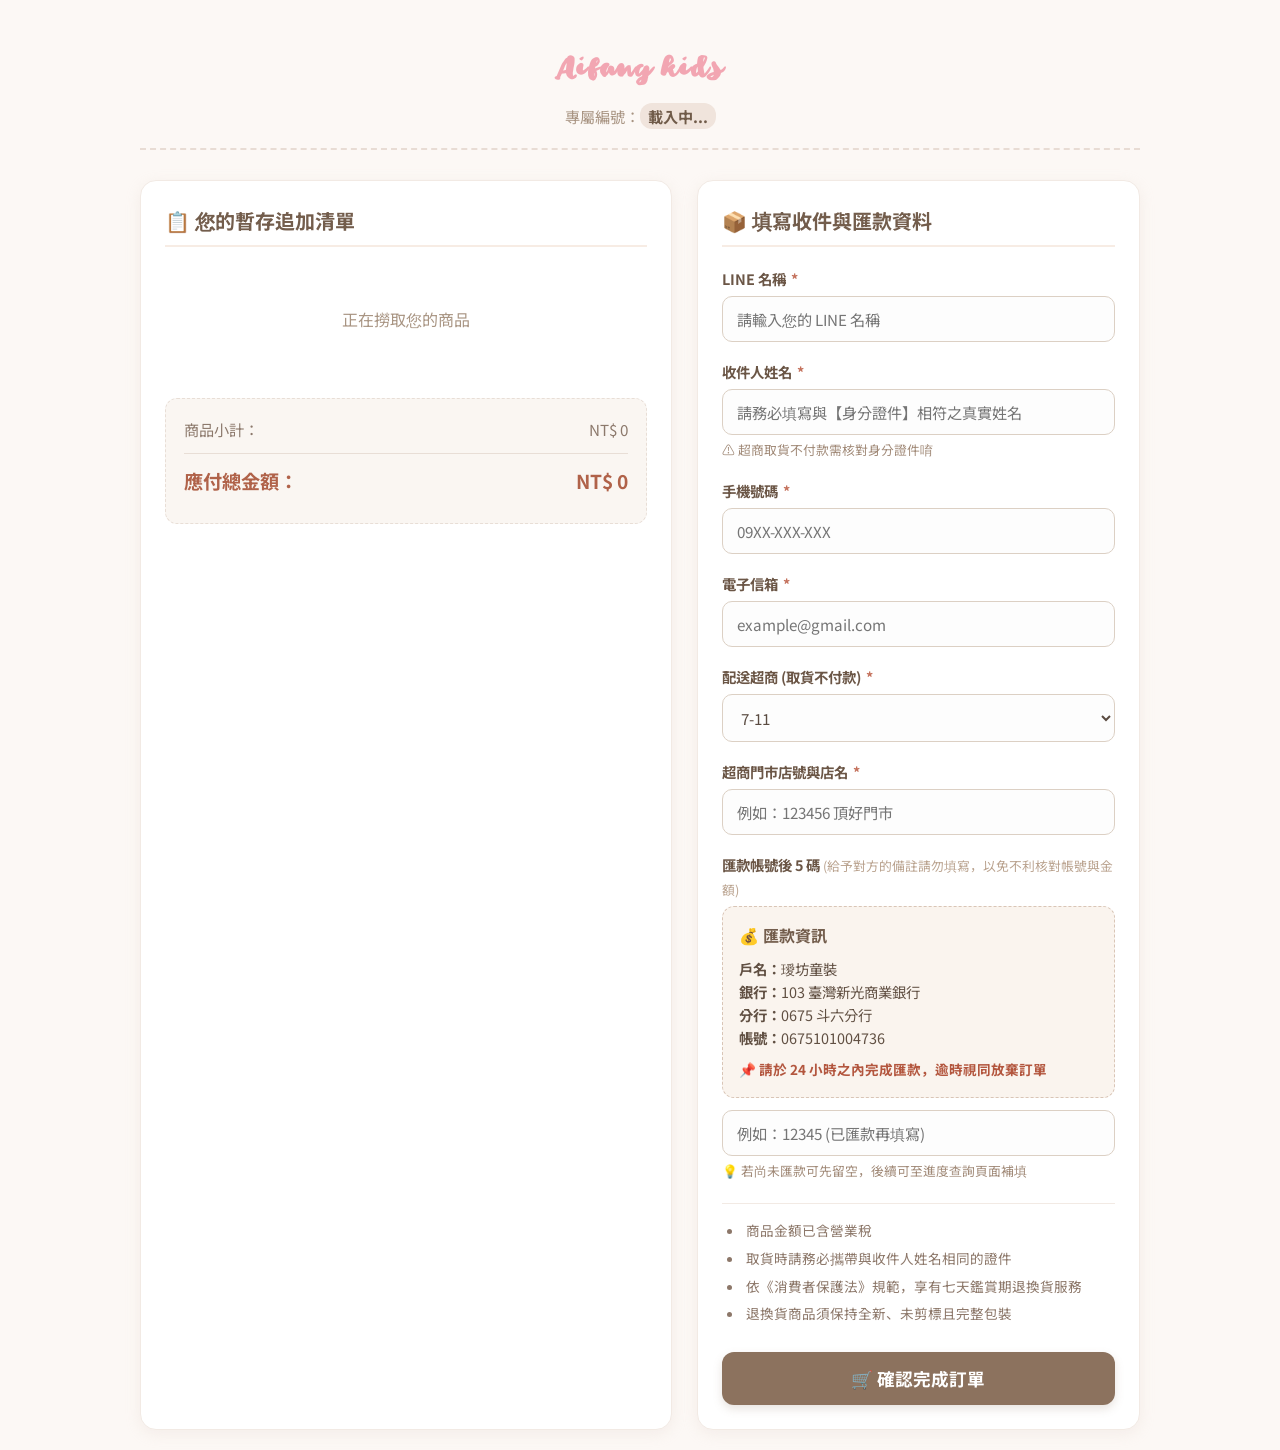
==== commit e4a87327: "0702" ====
--- a/cart.html
+++ b/cart.html
@@ -10,82 +10,81 @@
 </head>
 <body>
 
-    <div id="falling-container"></div>
+    <div class="cart-wrapper">
+        <!-- 頂部品牌暖心抬頭 -->
+        <header class="cart-header">
+            <h1>Aifang kids</h1>
+            <p class="subtitle">專屬編號：<span id="display-afid">載入中...</span></p>
+        </header>
 
-    <div class="cart-wrapper">
-        
-        <div id="cart-main-view">
-            <header class="cart-header">
-                <a href="javascript:history.back()" class="btn-back-link">🐾 返回商品區</a>
-                <div class="cart-uid-title">訂單編號：<span id="txt-cart-uid">...</span></div>
-            </header>
+        <!-- 主要內容區塊 -->
+        <main class="cart-container">
+            
+            <!-- 左側/上方：暫存購物車商品清單 -->
+            <section class="cart-items-section">
+                <h2>📋 您的暫存追加清單</h2>
+                <div id="cart-loading" class="loading-text">正在撈取您的商品</div>
+                
+                <!-- 商品清單容器 -->
+                <div id="cart-list"></div>
 
-            <section class="cart-section">
-                <h2 class="section-title">選擇的商品</h2>
-                
-                <div id="cart-loading" class="cart-status-msg">
-                    <div class="mini-spinner"></div>
-                    <p>正在努力從後台撈取您的購物車明細...</p>
-                </div>
-
-                <div id="cart-items-container">
-                    </div>
-
+                <!-- 結帳總金額 (不含運費) -->
                 <div class="cart-summary-box">
                     <div class="summary-row">
-                        <span>共累計數量：</span>
-                        <span class="summary-val"><strong id="total-qty">0</strong> 件</span>
+                        <span>商品小計：</span>
+                        <span>NT$ <span id="text-subtotal">0</span></span>
                     </div>
-                    <div class="summary-row">
-                        <span>預購總金額：</span>
-                        <span class="summary-val price-highlight">$<span id="total-amount">0</span></span>
+                    <div class="summary-row grand-total">
+                        <span>應付總金額：</span>
+                        <span>NT$ <span id="text-grand-total">0</span></span>
                     </div>
-                    <p class="shipping-note">※ Aifang kids 採用超商取貨不付款方式</p>
                 </div>
             </section>
 
-            <section class="cart-section">
-                <h2 class="section-title">📝 填寫收件人資訊</h2>
-                <form id="form-checkout" onsubmit="handleCheckout(event)">
+            <!-- 右側/下方：正式訂單收件資料填寫表單 -->
+            <section class="cart-form-section">
+                <h2>📦 填寫收件與匯款資料</h2>
+                <form id="order-form">
                     
                     <div class="form-group">
-                        <label class="form-label" for="ipt-lineName">您的 LINE 名稱 <span class="required">*</span></label>
-                        <input type="text" id="ipt-lineName" class="form-input" placeholder="例如：小璦同學" required>
+                        <label for="input-line">LINE 名稱 <span class="required">*</span></label>
+                        <input type="text" id="input-line" placeholder="請輸入您的 LINE 名稱" required>
                     </div>
 
                     <div class="form-group">
-                        <label class="form-label" for="ipt-receiverName">收件人真實姓名 <span class="required">*</span></label>
-                        <input type="text" id="ipt-receiverName" class="form-input" placeholder="請輸入證件真實姓名以利超商取貨" required>
+                        <label for="input-name">收件人姓名 <span class="required">*</span></label>
+                        <input type="text" id="input-name" placeholder="請務必填寫與【身分證件】相符之真實姓名" required>
+                        <small class="form-note">⚠️ 超商取貨不付款需核對身分證件唷</small>
                     </div>
 
                     <div class="form-group">
-                        <label class="form-label" for="ipt-phone">手機號碼 <span class="required">*</span></label>
-                        <input type="tel" id="ipt-phone" class="form-input" placeholder="例如：0912345678" pattern="09\\d{8}" title="請輸入正確的手機號碼格式（共10碼）" required>
+                        <label for="input-phone">手機號碼 <span class="required">*</span></label>
+                        <input type="tel" id="input-phone" placeholder="09XX-XXX-XXX" maxlength="12" required>
                     </div>
 
                     <div class="form-group">
-                        <label class="form-label" for="ipt-email">電子信箱</label>
-                        <input type="email" id="ipt-email" class="form-input" placeholder="接收超商貨運通知">
+                        <label for="input-email">電子信箱 <span class="required">*</span></label>
+                        <input type="email" id="input-email" placeholder="example@gmail.com" required>
                     </div>
 
                     <div class="form-group">
-                        <label class="form-label" for="ipt-logistics">取貨方式 <span class="required">*</span></label>
-                        <select id="ipt-logistics" class="form-select" onchange="toggleStoreInfoHint()" required>
-                            <option value="" disabled selected>-- 請選擇超商取貨方式 --</option>
-                            <option value="7-11店到店">7-11 (取貨不付款)</option>
-                            <option value="全家店到店">全家 (取貨不付款)</option>
+                        <label for="select-shipping">配送超商 (取貨不付款) <span class="required">*</span></label>
+                        <select id="select-shipping" required>
+                            <option value="7-11">7-11</option>
+                            <option value="全家">全家</option>
                         </select>
                     </div>
 
                     <div class="form-group">
-                        <label class="form-label" for="ipt-storeInfo">超商門市名稱與店號 <span class="required">*</span></label>
-                        <textarea id="ipt-storeInfo" class="form-textarea" placeholder="請先選擇上方的取貨方式" required></textarea>
+                        <label for="input-store">超商門市店號與店名 <span class="required">*</span></label>
+                        <input type="text" id="input-store" placeholder="例如：123456 頂好門市" required>
                     </div>
 
-                    <div class="form-group group-bank">
-                        <label class="form-label" for="ipt-lastFive">銀行轉帳後五碼</label>
-                        <p class="form-input-desc">💡 若您已完成匯款，請在此填寫後五碼，匯款『給予對方備註』請勿填寫，不便核對帳號與金額，請見諒</p>
+                    <!-- 匯款區塊與店鋪政策 -->
+                    <div class="form-group">
+                        <label>匯款帳號後 5 碼 <span class="optional">(給予對方的備註請勿填寫，以免不利核對帳號與金額)</span></label>
                         
+                        <!-- 💰 匯款資訊卡 -->
                         <div class="bank-info-card">
                             <div class="bank-title-text">💰 匯款資訊</div>
                             <div class="bank-detail-text">
@@ -97,52 +96,27 @@
                             <div class="bank-deadline-alert">📌 請於 24 小時之內完成匯款，逾時視同放棄訂單</div>
                         </div>
 
+                        <!-- 填寫後五碼輸入框 -->
                         <input type="text" id="ipt-lastFive" class="form-input" placeholder="例如：12345 (已匯款再填寫)" maxlength="5">
-                        
-                        <ul class="shop-policy-list">
-                            <li class="shop-policy-item">商品金額已含營業稅</li>
-                            <li class="shop-policy-item">取貨時請務必攜帶與收件人姓名相同的證件</li>
-                            <li class="shop-policy-item">依《消費者保護法》規範，享有七天鑑賞期退換貨服務</li>
-                            <li class="shop-policy-item">退換貨商品須保持全新、未剪標且完整包裝</li>
-                        </ul>
+                        <small class="form-note">💡 若尚未匯款可先留空，後續可至進度查詢頁面補填</small>
                     </div>
 
-                    <button type="submit" id="btn-submit-order" class="btn-common btn-submit">
-                        ✨ 儲存資料，正式成立訂單 ➔
-                    </button>
+                    <!-- 📜 璦坊小條款政策清單 -->
+                    <ul class="shop-policy-list">
+                        <li class="shop-policy-item">商品金額已含營業稅</li>
+                        <li class="shop-policy-item">取貨時請務必攜帶與收件人姓名相同的證件</li>
+                        <li class="shop-policy-item">依《消費者保護法》規範，享有七天鑑賞期退換貨服務</li>
+                        <li class="shop-policy-item">退換貨商品須保持全新、未剪標且完整包裝</li>
+                    </ul>
+
+                    <!-- 提交按鈕 -->
+                    <button type="submit" id="btn-submit-order" class="btn-submit">🛒 確認完成訂單</button>
                 </form>
             </section>
-        </div>
 
-        <div id="cart-success-view" class="hidden">
-            <div class="receipt-card">
-                <div class="success-icon">🎉</div>
-                <h1 class="receipt-title">訂單已成功提交</h1>
-                <p class="receipt-desc">謝謝您的預購，準備處理訂單中</p>
-                
-                <div class="receipt-divider"></div>
-                
-                <div class="receipt-info-row">
-                    <span class="r-label">您的專屬訂單編號：</span>
-                    <span id="rec-uid" class="r-val-uid">--</span>
-                </div>
-                <div class="receipt-info-row">
-                    <span class="r-label">您的專屬理貨單號：</span>
-                    <span id="rec-shippingId" class="r-val-ship">--</span>
-                </div>
-                
-                <div class="receipt-divider"></div>
-                <p class="receipt-alert-text">💡 溫馨小叮嚀：請將上方【理貨單號】截圖或記下來，隨時可以使用此號碼查詢最新理貨進度與進行補填匯款後五碼</p>
-                
-                <button onclick="window.location.href='index.html'" class="btn-common btn-home">
-                    返回童裝首頁
-                </button>
-            </div>
-        </div>
-
+        </main>
     </div>
 
     <script src="js/cart.js"></script>
-    <script src="js/articles.js"></script>
 </body>
 </html>
--- a/assets/css/global.css
+++ b/assets/css/global.css
@@ -1,21 +1,13 @@
 /* ==========================================================================
    1. 字體與基礎設定
    ========================================================================== */
-@font-face {
+@import url('https://fonts.googleapis.com/css2?family=Noto+Sans+KR:wght@300;400;500;700&display=swap');
+
+   @font-face {
     font-family: 'CutieStar';
         src: url('../fonts/Cutie-Star.ttf') format('truetype');
     font-weight: normal;
     font-style: normal;
-}
-   @font-face {
-    font-family: 'NotoSansKR';
-    src: url('../fonts/notosanskr-light.ttf') format('truetype');
-    font-weight: 300;
-}
-@font-face {
-    font-family: 'NotoSansKR';
-    src: url('../fonts/notosanskr-regular.ttf') format('truetype');
-    font-weight: 400;
 }
 
 :root {
@@ -26,8 +18,7 @@
     --accent-red: #d9534f;
     --text-main: #333;
     --text-gray: #888;
-    --font-main: 'NotoSansKR', sans-serif;
-}
+    --font-main: 'Noto Sans KR', sans-serif;}
 
 * { 
     box-sizing: border-box; 
--- a/assets/css/cart.css
+++ b/assets/css/cart.css
@@ -1,357 +1,316 @@
+/* STREAMING_CHUNK:Importing font files and base resets for cart... */
+@import url('https://fonts.googleapis.com/css2?family=Noto+Sans+KR:wght@300;400;500;700&display=swap');
+
+@font-face {
+    font-family: 'CutieStar';
+    src: url('../fonts/Cutie-Star.ttf') format('truetype');
+    font-weight: normal;
+    font-style: normal;
+}
+
+/* 基礎全域重置 */
+* {
+    box-sizing: border-box;
+    margin: 0;
+    padding: 0;
+}
+
+body {
+    background-color: #fcf8f5; /* 溫柔的高雅奶油色調背景 */
+    color: #5a4b41; /* 優雅的深可可色字體 */
+    font-family: 'Noto Sans KR', -apple-system, BlinkMacSystemFont, "Segoe UI", sans-serif !important;
+    line-height: 1.6;
+    padding: 20px 10px;
+}
+
+/* 外層最大容器包裹 */
+.cart-wrapper {
+    max-width: 1000px;
+    margin: 0 auto;
+}
+
+/* 頂部品牌暖心抬頭 */
+.cart-header {
+    text-align: center;
+    margin-bottom: 30px;
+    padding: 20px 0;
+    border-bottom: 2px dashed #e8dcd4;
+}
+
+.cart-header h1 {
+    font-family: 'CutieStar', sans-serif !important;
+    font-size: 35px;
+    color: #f2a6b2;
+    font-weight: 600;
+    letter-spacing: 1px;
+}
+
+.cart-header .subtitle {
+    margin-top: 8px;
+    font-size: 0.95rem;
+    color: #a89482;
+}
+
+#display-afid {
+    background-color: #f0e4dc;
+    padding: 2px 8px;
+    border-radius: 12px;
+    font-weight: bold;
+    color: #705b49;
+}
+
+/* 左右分欄 RWD 智慧佈局 */
+.cart-container {
+    display: grid;
+    grid-template-columns: 1.2fr 1fr;
+    gap: 25px;
+}
+
+@media (max-width: 850px) {
+    .cart-container {
+        grid-template-columns: 1fr; /* 手機平板自動轉為上下單欄 */
+    }
+}
+
+/* 兩大區塊通用卡片白底外殼 */
+section {
+    background-color: #ffffff;
+    border-radius: 16px;
+    padding: 24px;
+    box-shadow: 0 4px 15px rgba(216, 197, 183, 0.2);
+    border: 1px solid #f2eae4;
+}
+
+section h2 {
+    font-size: 1.25rem;
+    color: #735d4c;
+    margin-bottom: 20px;
+    padding-bottom: 8px;
+    border-bottom: 2px solid #f7ece4;
+}
+
 /* ==========================================================================
-   🧸 璦坊童裝 Aifangkids - 購物車與填單頁專屬視覺 (cart.css)
-   最優先以 global.css 為主，本檔案獨立且不與全域樣式衝突，內含手機響應式例外設計
+   🛒 左側：購物車商品清單樣式
    ========================================================================== */
-
-/* 📌 頁面外層極致容器 */
-.cart-wrapper {
-    max-width: 650px;
-    margin: 0 auto;
-    padding: 15px 15px 50px 15px;
-}
-
-/* 📌 頂部導覽控制列 */
-.cart-header {
-    display: flex;
-    justify-content: space-between;
-    align-items: center;
-    margin-bottom: 15px;
-}
-
-.btn-back-link {
-    font-size: 14px;
-    color: var(--kids-blue);
-    text-decoration: none;
-    font-weight: bold;
-}
-
-.cart-uid-title {
-    font-size: 13px;
-    color: #6e5d53;
-    background: #ffffff;
-    padding: 4px 12px;
-    border-radius: 30px;
-    font-weight: bold;
-    border: 1px solid #f6efe9;
-}
-
-#txt-cart-uid {
-    color: #c47a55;
-}
-
-/* 📌 溫馨大區塊卡片白底底塊 */
-.cart-section {
-    background: #ffffff;
-    border-radius: 20px;
-    padding: 25px 20px;
-    margin-bottom: 25px;
-    box-shadow: 0 6px 16px rgba(222, 201, 185, 0.15);
-    border: 1px solid #f6efe9;
-}
-
-.section-title {
-    font-size: 16px;
-    color: #5a4b41;
-    margin-bottom: 20px;
-    border-left: 4px solid var(--baby-pink);
-    padding-left: 10px;
-    font-weight: 700;
-}
-
-/* 📌 購物車單品衣物項目橫列 */
-.cart-item-row {
+.loading-text, .empty-cart, .error-msg {
+    text-align: center;
+    padding: 40px 10px;
+    color: #a89482;
+}
+.empty-cart {
+    font-size: 1.05rem;
+    color: #baa38f;
+}
+.error-msg {
+    color: #c97a71;
+}
+
+.cart-item-card {
     display: flex;
     align-items: center;
+    padding: 15px 0;
+    border-bottom: 1px dashed #f0e4dc;
     gap: 15px;
-    padding: 12px 0;
-    border-bottom: 1px dashed #f3ebe4;
-}
-
-.cart-item-row:last-of-type {
+}
+
+.cart-item-card:last-child {
     border-bottom: none;
 }
 
-.cart-item-thumb {
-    width: 60px;
-    height: 60px;
+.item-img-box {
+    width: 75px;
+    height: 75px;
+    border-radius: 10px;
+    overflow: hidden;
+    background-color: #fafafa;
+    border: 1px solid #eee7e1;
+    flex-shrink: 0;
+}
+
+.item-img-box img {
+    width: 100%;
+    height: 100%;
     object-fit: cover;
-    border-radius: 8px;
-    background-color: #fdfaf7;
-    border: 1px solid #f6efe9;
-}
-
-.cart-item-detail {
+}
+
+.item-details {
     flex-grow: 1;
 }
 
-.cart-item-name {
-    font-size: 14px;
-    color: #4a3e36;
-    font-weight: 700;
+.item-code {
+    font-weight: bold;
+    font-size: 1rem;
+    color: #5a4b41;
     margin-bottom: 3px;
 }
 
-.cart-item-meta {
-    font-size: 12px;
-    color: var(--text-gray);
-}
-
-.cart-item-meta span {
-    margin-right: 8px;
-}
-
-.cart-item-right {
-    text-align: right;
-}
-
-.cart-item-qty {
-    font-size: 12px;
-    color: #8da9c4;
-    font-weight: bold;
-}
-
-.cart-item-subtotal {
-    font-size: 14px;
-    font-weight: bold;
-    color: #ba7654;
-    margin-top: 2px;
-}
-
-/* 📌 金額與累計數量總計盒子 */
+.item-spec {
+    font-size: 0.85rem;
+    color: #9c897c;
+}
+
+.item-price, .item-qty {
+    font-size: 0.85rem;
+    color: #a69385;
+}
+
+.item-total-box {
+    font-weight: bold;
+    color: #8c725e;
+    font-size: 1.05rem;
+    white-space: nowrap;
+}
+
 .cart-summary-box {
-    background-color: #fdfbf9;
+    margin-top: 25px;
+    background-color: #faf6f2;
     border-radius: 12px;
-    padding: 15px;
-    margin-top: 15px;
-    border: 1px solid #fcf3eb;
+    padding: 18px;
+    border: 1px dashed #e8ded6;
 }
 
 .summary-row {
     display: flex;
     justify-content: space-between;
-    align-items: center;
-    font-size: 14px;
-    color: #6e5d53;
     margin-bottom: 8px;
-}
-
-.summary-row:last-of-type {
-    margin-bottom: 0;
-}
-
-.summary-val {
-    font-weight: bold;
-    color: #333;
-}
-
-.price-highlight {
-    font-size: 20px;
-    color: #c47a55;
-}
-
-.shipping-note {
-    font-size: 11px;
-    color: #bfa38f;
-    margin-top: 8px;
-    text-align: right;
-    line-height: 1.4;
-}
-
-/* 📌 溫馨填單資料欄位防呆排版 */
+    font-size: 0.95rem;
+    color: #8c796c;
+}
+
+.grand-total {
+    margin-top: 12px;
+    padding-top: 12px;
+    border-top: 1px solid #e8ded6;
+    font-size: 1.2rem;
+    font-weight: bold;
+    color: #b06249; /* 柔和的焦糖紅強調結帳金額 */
+}
+
+/* ==========================================================================
+   📦 右側：表單輸入控制區樣式
+   ========================================================================== */
 .form-group {
     margin-bottom: 18px;
 }
 
-.form-label {
+.form-group label {
     display: block;
-    font-size: 13.5px;
+    font-size: 0.9rem;
+    font-weight: bold;
+    margin-bottom: 6px;
+    color: #6b5646;
+}
+
+.required {
+    color: #c4715c;
+    margin-left: 2px;
+}
+
+.optional {
+    font-size: 0.8rem;
+    color: #baa38f;
+    font-weight: normal;
+}
+
+/* 質感圓角舒適輸入框 */
+.form-group input, .form-group select, .form-input {
+    width: 100%;
+    padding: 11px 14px;
+    border: 1px solid #dcd0c4;
+    border-radius: 10px;
+    font-size: 0.95rem;
     color: #5a4b41;
-    font-weight: bold;
+    background-color: #fdfdfd;
+    transition: all 0.25s ease;
+    font-family: 'Noto Sans KR', sans-serif !important;
+}
+
+.form-group input:focus, .form-group select:focus, .form-input:focus {
+    outline: none;
+    border-color: #ba9d84;
+    box-shadow: 0 0 0 3px rgba(186, 157, 132, 0.15);
+    background-color: #ffffff;
+}
+
+.form-note {
+    display: block;
+    font-size: 0.8rem;
+    color: #a18a78;
+    margin-top: 5px;
+}
+
+/* 💰 匯款資訊卡專屬微調（溫馨粉嫩奶油排版） */
+.bank-info-card {
+    background-color: #faf4ee;
+    border: 1px dashed #d9c5b6;
+    border-radius: 12px;
+    padding: 16px;
+    margin-bottom: 12px;
+    margin-top: 6px;
+}
+
+.bank-title-text {
+    font-weight: bold;
+    font-size: 1rem;
+    color: #735d4c;
+    margin-bottom: 8px;
+}
+
+.bank-detail-text {
+    font-size: 0.9rem;
+    color: #615043;
+    line-height: 1.6;
+}
+
+.bank-deadline-alert {
+    margin-top: 10px;
+    color: #b3563e; /* 溫和的警示紅褐色 */
+    font-weight: bold;
+    font-size: 0.85rem;
+}
+
+/* 📜 店鋪條款政策清單樣式 */
+.shop-policy-list {
+    margin: 22px 0;
+    padding-top: 16px;
+    border-top: 1px solid #f2eae4;
+    list-style-position: inside;
+}
+
+.shop-policy-item {
+    font-size: 0.85rem;
+    color: #8c7769;
     margin-bottom: 6px;
-}
-
-.required {
-    color: var(--accent-red);
-    margin-left: 2px;
-}
-
-.form-input-desc {
-    font-size: 11px;
-    color: #a69285;
-    margin-bottom: 6px;
-    line-height: 1.4;
-}
-
-.form-input, .form-select, .form-textarea {
+    position: relative;
+    padding-left: 5px;
+}
+
+/* 完美高亮結帳按鈕 */
+.btn-submit {
     width: 100%;
-    font-family: inherit;
-    font-size: 14px;
-    padding: 12px;
-    border-radius: 8px;
-    border: 1px solid #dcd1c4;
-    background-color: #faf8f5;
-    color: #333;
-    outline: none;
-    transition: border-color 0.2s, background-color 0.2s;
-}
-
-.form-input:focus, .form-select:focus, .form-textarea:focus {
-    border-color: var(--baby-pink);
-    background-color: #ffffff;
-    box-shadow: 0 0 0 3px rgba(242, 166, 178, 0.15);
-}
-
-.form-textarea {
-    height: 70px;
-    resize: none;
-}
-
-/* 📌 銀行轉帳與條款融合大底塊 */
-.group-bank {
-    background-color: #fff9f6;
-    padding: 15px;
+    padding: 14px;
+    background-color: #8c725e;
+    color: #ffffff;
+    border: none;
     border-radius: 12px;
-    border: 1px solid #fcefe9;
-}
-
-.bank-info-card {
-    background-color: #ffffff;
-    border: 1px dashed var(--baby-pink);
-    border-radius: 12px;
-    padding: 15px;
-    margin: 12px 0;
-    text-align: left;
-}
-
-.bank-title-text {
-    font-size: 14px;
-    font-weight: bold;
-    color: #c47a55;
-    margin-bottom: 6px;
-}
-
-.bank-detail-text {
-    font-size: 13px;
-    color: #5a4b41;
-    line-height: 1.6;
-}
-
-.bank-deadline-alert {
-    font-size: 12px;
-    color: var(--accent-red);
-    font-weight: bold;
-    margin-top: 8px;
-    background-color: #fff0f0;
-    padding: 6px 10px;
-    border-radius: 6px;
-    display: inline-block;
-}
-
-/* 📌 品牌四大購買須知條款列表 */
-.shop-policy-list {
-    margin-top: 15px;
-    padding-top: 15px;
-    border-top: 1px dashed #ebdcd0;
-    text-align: left;
-}
-
-.shop-policy-item {
-    font-size: 12px;
-    color: #6e5d53;
-    line-height: 1.8;
-    list-style: none;
-    position: relative;
-    padding-left: 14px;
-}
-
-.shop-policy-item::before {
-    content: "•";
-    position: absolute;
-    left: 2px;
-    color: var(--baby-pink);
-    font-weight: bold;
-}
-
-/* 📌 正式成立訂單大粉紅按鈕 */
-.btn-submit {
-    background-color: var(--baby-pink);
-    color: white;
-    width: 100%;
-    font-size: 15px;
-    border-radius: 50px;
-    margin-top: 15px;
-    box-shadow: 0 5px 15px rgba(242, 166, 178, 0.35);
-}
-
-/* 📌 線路狀態提示與動畫 */
-.hidden { display: none !important; }
-
-.cart-status-msg {
-    text-align: center;
-    padding: 30px 10px;
-    color: #a39081;
-    font-size: 13px;
-}
-
-.mini-spinner {
-    width: 20px;
-    height: 20px;
-    border: 2px solid #f3ebe4;
-    border-top: 2px solid var(--baby-pink);
-    border-radius: 50%;
-    margin: 0 auto 10px auto;
-    animation: spin 0.8s linear infinite;
-}
-
-/* 📌 狀態 B：結帳成功後的精美電子收據收據卡 */
-.receipt-card {
-    background: #ffffff;
-    border-radius: 24px;
-    padding: 40px 25px;
-    text-align: center;
-    box-shadow: 0 10px 25px rgba(222, 201, 185, 0.2);
-    border: 1px solid #f6efe9;
-    animation: slideUp 0.4s ease forwards;
-}
-
-.success-icon { font-size: 44px; margin-bottom: 15px; }
-.receipt-title { font-size: 20px; color: #55967e; font-weight: bold; margin-bottom: 10px; }
-.receipt-desc { font-size: 13.5px; color: var(--text-gray); line-height: 1.6; }
-.receipt-divider { height: 1px; background: dashed #ebdcd0; margin: 25px 0; }
-
-.receipt-info-row {
-    display: flex;
-    justify-content: space-between;
-    margin-bottom: 12px;
-    font-size: 14px;
-}
-
-.r-label { color: #6e5d53; }
-.r-val-uid { font-weight: bold; color: #333; letter-spacing: 1px; }
-.r-val-ship { font-weight: bold; color: #c47a55; font-size: 16px; letter-spacing: 1px; background: #fff6f2; padding: 2px 8px; border-radius: 4px; }
-.receipt-alert-text { font-size: 11.5px; color: #bba494; line-height: 1.5; background-color: #faf7f2; padding: 12px; border-radius: 8px; text-align: left; margin-bottom: 30px; }
-
-.btn-home {
-    background-color: var(--kids-blue);
-    color: white;
-    border-radius: 50px;
-    width: 100%;
-}
-
-@keyframes spin { 100% { transform: rotate(360deg); } }
-@keyframes slideUp { from { opacity: 0; transform: translateY(15px); } to { opacity: 1; transform: translateY(0); } }
-
-/* ==========================================================================
-   📱 手機端額外微調設計 (RWD 例外響應式增強)
-   ========================================================================== */
-@media (max-width: 480px) {
-    .cart-section { padding: 20px 15px; }
-    .cart-item-name { font-size: 13px; }
-    .price-highlight { font-size: 18px; }
-    .form-label { font-size: 13px; }
-    .form-input, .form-select, .form-textarea { padding: 10px; font-size: 13px; }
-    .receipt-card { padding: 30px 15px; }
-    .group-bank { padding: 12px; }
-    .bank-info-card { padding: 12px; }
-    .bank-detail-text { font-size: 12px; }
-}+    font-size: 1.1rem;
+    font-weight: bold;
+    cursor: pointer;
+    transition: all 0.2s ease;
+    box-shadow: 0 4px 10px rgba(140, 114, 94, 0.2);
+    margin-top: 5px;
+    font-family: 'Noto Sans KR', sans-serif !important;
+}
+
+.btn-submit:hover:not(:disabled) {
+    background-color: #735d4c;
+    transform: translateY(-1px);
+    box-shadow: 0 6px 14px rgba(140, 114, 94, 0.3);
+}
+
+.btn-submit:disabled {
+    background-color: #d1c5bc;
+    color: #ffffff;
+    cursor: not-allowed;
+    box-shadow: none;
+}
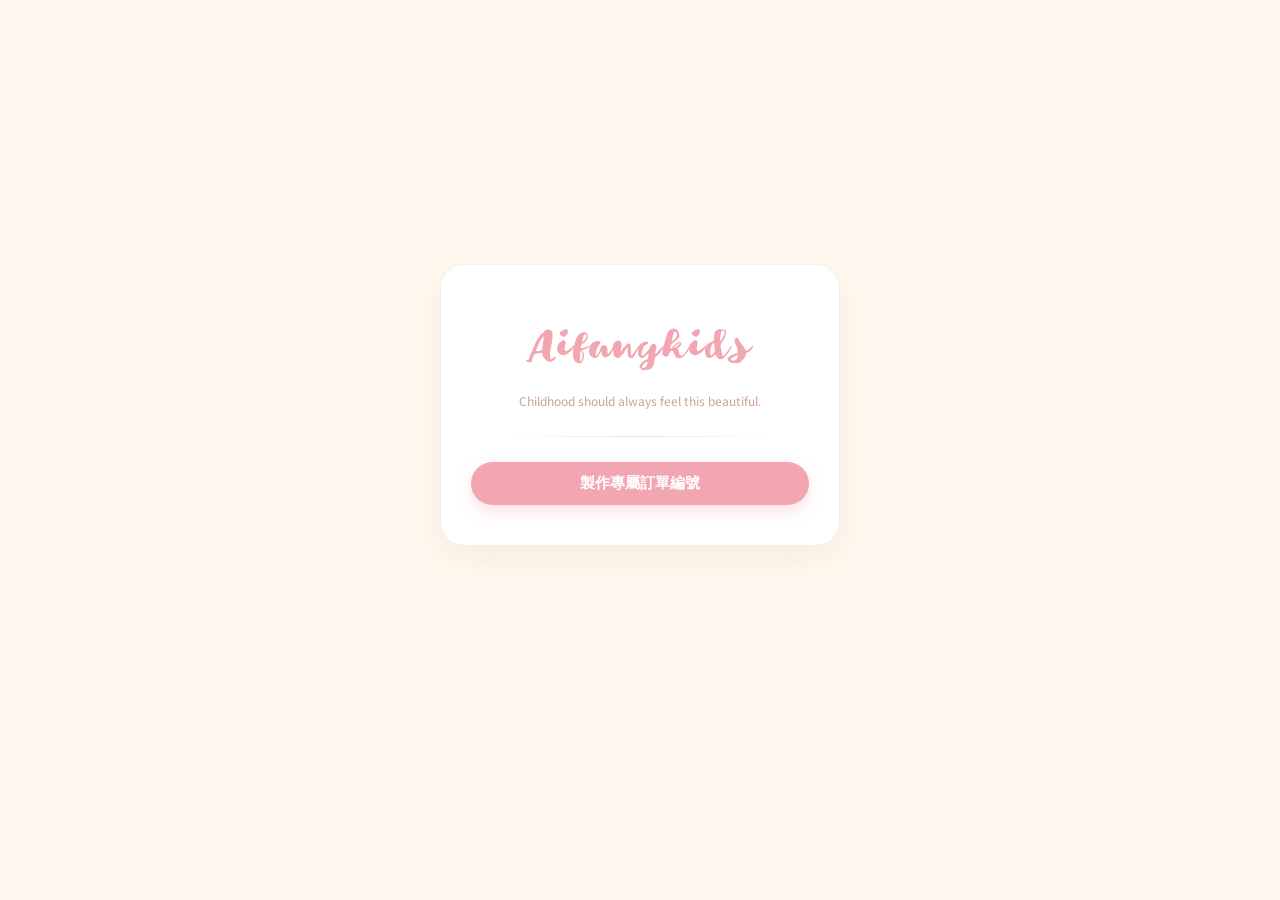
==== commit 017ff4fe: "0707 文字重新審核更改" ====
--- a/cart.html
+++ b/cart.html
@@ -14,7 +14,7 @@
         <!-- 頂部品牌暖心抬頭 -->
         <header class="cart-header">
             <h1>Aifang kids</h1>
-            <p class="subtitle">專屬編號：<span id="display-afid">載入中...</span></p>
+            <p class="subtitle">專屬編號：<span id="display-afid">載入中</span></p>
         </header>
 
         <!-- 主要內容區塊 -->
@@ -22,13 +22,13 @@
             
             <!-- 左側/上方：暫存購物車商品清單 -->
             <section class="cart-items-section">
-                <h2>📋 您的暫存追加清單</h2>
-                <div id="cart-loading" class="loading-text">正在撈取您的商品</div>
+                <h2>🛒 預購商品</h2>
+                <div id="cart-loading" class="loading-text">讀取購物車</div>
                 
                 <!-- 商品清單容器 -->
                 <div id="cart-list"></div>
 
-                <!-- 結帳總金額 (不含運費) -->
+                <!-- 結帳總金額 -->
                 <div class="cart-summary-box">
                     <div class="summary-row">
                         <span>商品小計：</span>
@@ -54,7 +54,7 @@
                     <div class="form-group">
                         <label for="input-name">收件人姓名 <span class="required">*</span></label>
                         <input type="text" id="input-name" placeholder="請務必填寫與【身分證件】相符之真實姓名" required>
-                        <small class="form-note">⚠️ 超商取貨不付款需核對身分證件唷</small>
+                        <small class="form-note">⚠️ 超商取貨不付款需核對身分證件</small>
                     </div>
 
                     <div class="form-group">
@@ -93,15 +93,15 @@
                                 <strong>分行：</strong>0675 斗六分行<br>
                                 <strong>帳號：</strong>0675101004736
                             </div>
-                            <div class="bank-deadline-alert">📌 請於 24 小時之內完成匯款，逾時視同放棄訂單</div>
+                            <div class="bank-deadline-alert"> 請於 24 小時之內完成匯款，逾時視同放棄訂單</div>
                         </div>
 
                         <!-- 填寫後五碼輸入框 -->
                         <input type="text" id="ipt-lastFive" class="form-input" placeholder="例如：12345 (已匯款再填寫)" maxlength="5">
-                        <small class="form-note">💡 若尚未匯款可先留空，後續可至進度查詢頁面補填</small>
+                        <small class="form-note">💡 若尚未匯款可先留白，後續請至【查詢訂單】完成匯款</small>
                     </div>
 
-                    <!-- 📜 璦坊小條款政策清單 -->
+                    <!-- 小條款政策清單 -->
                     <ul class="shop-policy-list">
                         <li class="shop-policy-item">商品金額已含營業稅</li>
                         <li class="shop-policy-item">取貨時請務必攜帶與收件人姓名相同的證件</li>
@@ -110,7 +110,7 @@
                     </ul>
 
                     <!-- 提交按鈕 -->
-                    <button type="submit" id="btn-submit-order" class="btn-submit">🛒 確認完成訂單</button>
+                    <button type="submit" id="btn-submit-order" class="btn-submit">💗完成訂單</button>
                 </form>
             </section>
 
@@ -118,5 +118,6 @@
     </div>
 
     <script src="js/cart.js"></script>
+    <script src="js/articles.js"></script>
 </body>
 </html>
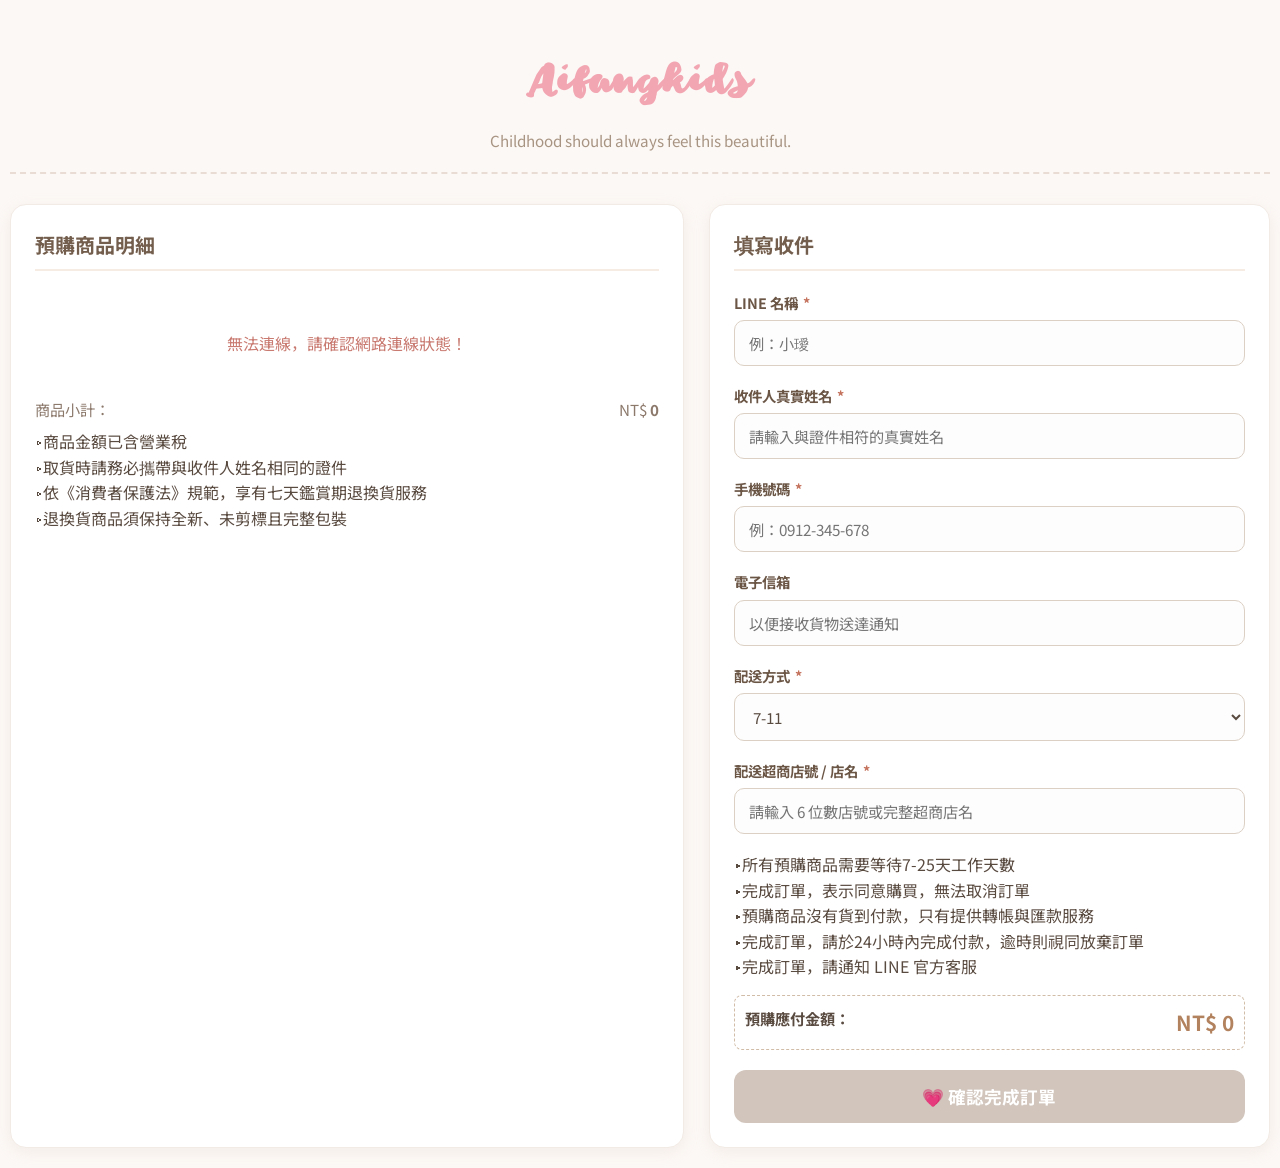
==== commit cba491ab: "0712" ====
--- a/cart.html
+++ b/cart.html
@@ -10,114 +10,102 @@
 </head>
 <body>
 
-    <div class="cart-wrapper">
-        <!-- 頂部品牌暖心抬頭 -->
+    <div class=\"cart-wrapper\">
         <header class="cart-header">
-            <h1>Aifang kids</h1>
-            <p class="subtitle">專屬編號：<span id="display-afid">載入中</span></p>
+            <h1 class="brand-logo">Aifangkids</h1>
+            <p class="subtitle">Childhood should always feel this beautiful.</p>
         </header>
 
-        <!-- 主要內容區塊 -->
-        <main class="cart-container">
+        <div class="cart-container">
             
-            <!-- 左側/上方：暫存購物車商品清單 -->
-            <section class="cart-items-section">
-                <h2>🛒 預購商品</h2>
-                <div id="cart-loading" class="loading-text">讀取購物車</div>
+            <section class="left-section">
+                <h2>預購商品明細</h2>
                 
-                <!-- 商品清單容器 -->
+                <div id="cart-loading" class="loading-text">
+                    <div class="spinner"></div>
+                    <p>🐾 讀取購物車明細</p>
+                </div>
+                
                 <div id="cart-list"></div>
 
-                <!-- 結帳總金額 -->
-                <div class="cart-summary-box">
+                <div class="left-summary-box">
                     <div class="summary-row">
                         <span>商品小計：</span>
-                        <span>NT$ <span id="text-subtotal">0</span></span>
+                        <span class="currency-prefix">NT$ <strong id="text-subtotal">0</strong></span>
                     </div>
-                    <div class="summary-row grand-total">
-                        <span>應付總金額：</span>
-                        <span>NT$ <span id="text-grand-total">0</span></span>
-                    </div>
+                    <ul class="left-policy-list">
+                        <li class="policy-item-left">▹商品金額已含營業稅</li>
+                        <li class="policy-item-left">▹取貨時請務必攜帶與收件人姓名相同的證件</li>
+                        <li class="policy-item-left">▹依《消費者保護法》規範，享有七天鑑賞期退換貨服務</li>
+                        <li class="policy-item-left">▹退換貨商品須保持全新、未剪標且完整包裝</li>
+                    </ul>
                 </div>
             </section>
 
-            <!-- 右側/下方：正式訂單收件資料填寫表單 -->
-            <section class="cart-form-section">
-                <h2>📦 填寫收件與匯款資料</h2>
+            <section class="right-section">
+                <h2>填寫收件</h2>
+                
                 <form id="order-form">
-                    
                     <div class="form-group">
-                        <label for="input-line">LINE 名稱 <span class="required">*</span></label>
-                        <input type="text" id="input-line" placeholder="請輸入您的 LINE 名稱" required>
+                        <label for="input-line"> LINE 名稱 <span class="required">*</span></label>
+                        <input type="text" id="input-line" placeholder="例：小璦" required>
                     </div>
 
                     <div class="form-group">
-                        <label for="input-name">收件人姓名 <span class="required">*</span></label>
-                        <input type="text" id="input-name" placeholder="請務必填寫與【身分證件】相符之真實姓名" required>
-                        <small class="form-note">⚠️ 超商取貨不付款需核對身分證件</small>
+                        <label for="input-name">收件人真實姓名 <span class="required">*</span></label>
+                        <input type="text" id="input-name" placeholder="請輸入與證件相符的真實姓名" required>
                     </div>
 
                     <div class="form-group">
                         <label for="input-phone">手機號碼 <span class="required">*</span></label>
-                        <input type="tel" id="input-phone" placeholder="09XX-XXX-XXX" maxlength="12" required>
+                        <input type="tel" id="input-phone" placeholder="例：0912-345-678" maxlength="12" required>
                     </div>
 
                     <div class="form-group">
-                        <label for="input-email">電子信箱 <span class="required">*</span></label>
-                        <input type="email" id="input-email" placeholder="example@gmail.com" required>
+                        <label for="input-email">電子信箱 <span class="optional"></span></label>
+                        <input type="email" id="input-email" placeholder="以便接收貨物送達通知">
                     </div>
 
                     <div class="form-group">
-                        <label for="select-shipping">配送超商 (取貨不付款) <span class="required">*</span></label>
+                        <label for="select-shipping">配送方式 <span class="required">*</span></label>
                         <select id="select-shipping" required>
-                            <option value="7-11">7-11</option>
+                            <option value="7-11">7-11 </option>
                             <option value="全家">全家</option>
                         </select>
                     </div>
 
                     <div class="form-group">
-                        <label for="input-store">超商門市店號與店名 <span class="required">*</span></label>
-                        <input type="text" id="input-store" placeholder="例如：123456 頂好門市" required>
+                        <label for="input-store">配送超商店號 / 店名 <span class="required">*</span></label>
+                        <input type="text" id="input-store" placeholder="請輸入 6 位數店號或完整超商店名" required>
                     </div>
 
-                    <!-- 匯款區塊與店鋪政策 -->
-                    <div class="form-group">
-                        <label>匯款帳號後 5 碼 <span class="optional">(給予對方的備註請勿填寫，以免不利核對帳號與金額)</span></label>
-                        
-                        <!-- 💰 匯款資訊卡 -->
-                        <div class="bank-info-card">
-                            <div class="bank-title-text">💰 匯款資訊</div>
-                            <div class="bank-detail-text">
-                                <strong>戶名：</strong>璦坊童裝<br>
-                                <strong>銀行：</strong>103 臺灣新光商業銀行<br>
-                                <strong>分行：</strong>0675 斗六分行<br>
-                                <strong>帳號：</strong>0675101004736
-                            </div>
-                            <div class="bank-deadline-alert"> 請於 24 小時之內完成匯款，逾時視同放棄訂單</div>
-                        </div>
+                    <ul class="right-notice-list">
+                        <li class="policy-item-left">▸所有預購商品需要等待7-25天工作天數</li>
+                        <li class="policy-item-left">▸完成訂單，表示同意購買，無法取消訂單</li>
+                        <li class="policy-item-left">▸預購商品沒有貨到付款，只有提供轉帳與匯款服務</li>
+                        <li class="policy-item-left">▸完成訂單，請於24小時內完成付款，逾時則視同放棄訂單</li>
+                        <li class="policy-item-left">▸完成訂單，請通知 LINE 官方客服</li>
+                    </ul>
 
-                        <!-- 填寫後五碼輸入框 -->
-                        <input type="text" id="ipt-lastFive" class="form-input" placeholder="例如：12345 (已匯款再填寫)" maxlength="5">
-                        <small class="form-note">💡 若尚未匯款可先留白，後續請至【查詢訂單】完成匯款</small>
+                    <div class="summary-row total-row" style="margin: 15px 0; padding: 10px; background: #fff; border-radius: 8px; border: 1px dashed #d1bca7;">
+                        <span style="font-weight: bold; color: #5a4b41;">預購應付金額：</span>
+                        <span style="color: #b2825e; font-size: 1.3rem; font-weight: bold;">NT$ <strong id="text-grand-total">0</strong></span>
                     </div>
 
-                    <!-- 小條款政策清單 -->
-                    <ul class="shop-policy-list">
-                        <li class="shop-policy-item">商品金額已含營業稅</li>
-                        <li class="shop-policy-item">取貨時請務必攜帶與收件人姓名相同的證件</li>
-                        <li class="shop-policy-item">依《消費者保護法》規範，享有七天鑑賞期退換貨服務</li>
-                        <li class="shop-policy-item">退換貨商品須保持全新、未剪標且完整包裝</li>
-                    </ul>
-
-                    <!-- 提交按鈕 -->
-                    <button type="submit" id="btn-submit-order" class="btn-submit">💗完成訂單</button>
+                    <button type="submit" id="btn-submit-order" class="btn-submit" disabled>💗 確認完成訂單</button>
                 </form>
             </section>
 
-        </main>
+        </div>
+    </div>
+
+    <div id="receipt-modal" class="modal-backdrop" style="display:none; position:fixed; top:0; left:0; width:100%; height:100%; background:rgba(0,0,0,0.4); z-index:9999; align-items:center; justify-content:center;">
+        <div class="modal-content-box" style="background:#fff; padding:25px; border-radius:16px; max-width:400px; width:90%; box-shadow:0 10px 30px rgba(0,0,0,0.15); position:relative;">
+            <div id="modal-item-list"></div>
+            <button id="modal-close-btn" style="width:100%; margin-top:10px; padding:10px; background:#e0d3c8; color:#5a4b41; border:none; border-radius:10px; font-weight:bold; cursor:pointer;">關閉並返回首頁</button>
+        </div>
     </div>
 
     <script src="js/cart.js"></script>
-    <script src="js/articles.js"></script>
 </body>
 </html>
--- a/assets/css/cart.css
+++ b/assets/css/cart.css
@@ -39,7 +39,7 @@
 
 .cart-header h1 {
     font-family: 'CutieStar', sans-serif !important;
-    font-size: 35px;
+    font-size: 50px;
     color: #f2a6b2;
     font-weight: 600;
     letter-spacing: 1px;
@@ -239,50 +239,24 @@
     margin-top: 5px;
 }
 
-/* 💰 匯款資訊卡專屬微調（溫馨粉嫩奶油排版） */
-.bank-info-card {
-    background-color: #faf4ee;
-    border: 1px dashed #d9c5b6;
-    border-radius: 12px;
-    padding: 16px;
-    margin-bottom: 12px;
-    margin-top: 6px;
-}
-
-.bank-title-text {
-    font-weight: bold;
-    font-size: 1rem;
-    color: #735d4c;
-    margin-bottom: 8px;
-}
-
-.bank-detail-text {
-    font-size: 0.9rem;
-    color: #615043;
-    line-height: 1.6;
-}
-
-.bank-deadline-alert {
-    margin-top: 10px;
-    color: #b3563e; /* 溫和的警示紅褐色 */
-    font-weight: bold;
-    font-size: 0.85rem;
-}
-
-/* 📜 店鋪條款政策清單樣式 */
-.shop-policy-list {
-    margin: 22px 0;
-    padding-top: 16px;
-    border-top: 1px solid #f2eae4;
-    list-style-position: inside;
-}
-
-.shop-policy-item {
-    font-size: 0.85rem;
-    color: #8c7769;
-    margin-bottom: 6px;
-    position: relative;
-    padding-left: 5px;
+/* ==========================================================================
+   🎯 Error 3 核心修正：徹底消除左側金額下方及條款政策項目符號原點 (Bullets)
+   ========================================================================== */
+.left-policy-list, 
+ul.left-policy-list, 
+ol.left-policy-list {
+    list-style: none !important;
+    list-style-type: none !important;
+    padding-left: 0 !important;
+    margin-left: 0 !important;
+}
+
+.policy-item-left, 
+li.policy-item-left {
+    list-style: none !important;
+    list-style-type: none !important;
+    padding-left: 0 !important;
+    background-image: none !important; /* 防止部分瀏覽器以圖片當作預設原點 */
 }
 
 /* 完美高亮結帳按鈕 */
@@ -313,4 +287,4 @@
     color: #ffffff;
     cursor: not-allowed;
     box-shadow: none;
-}
+}
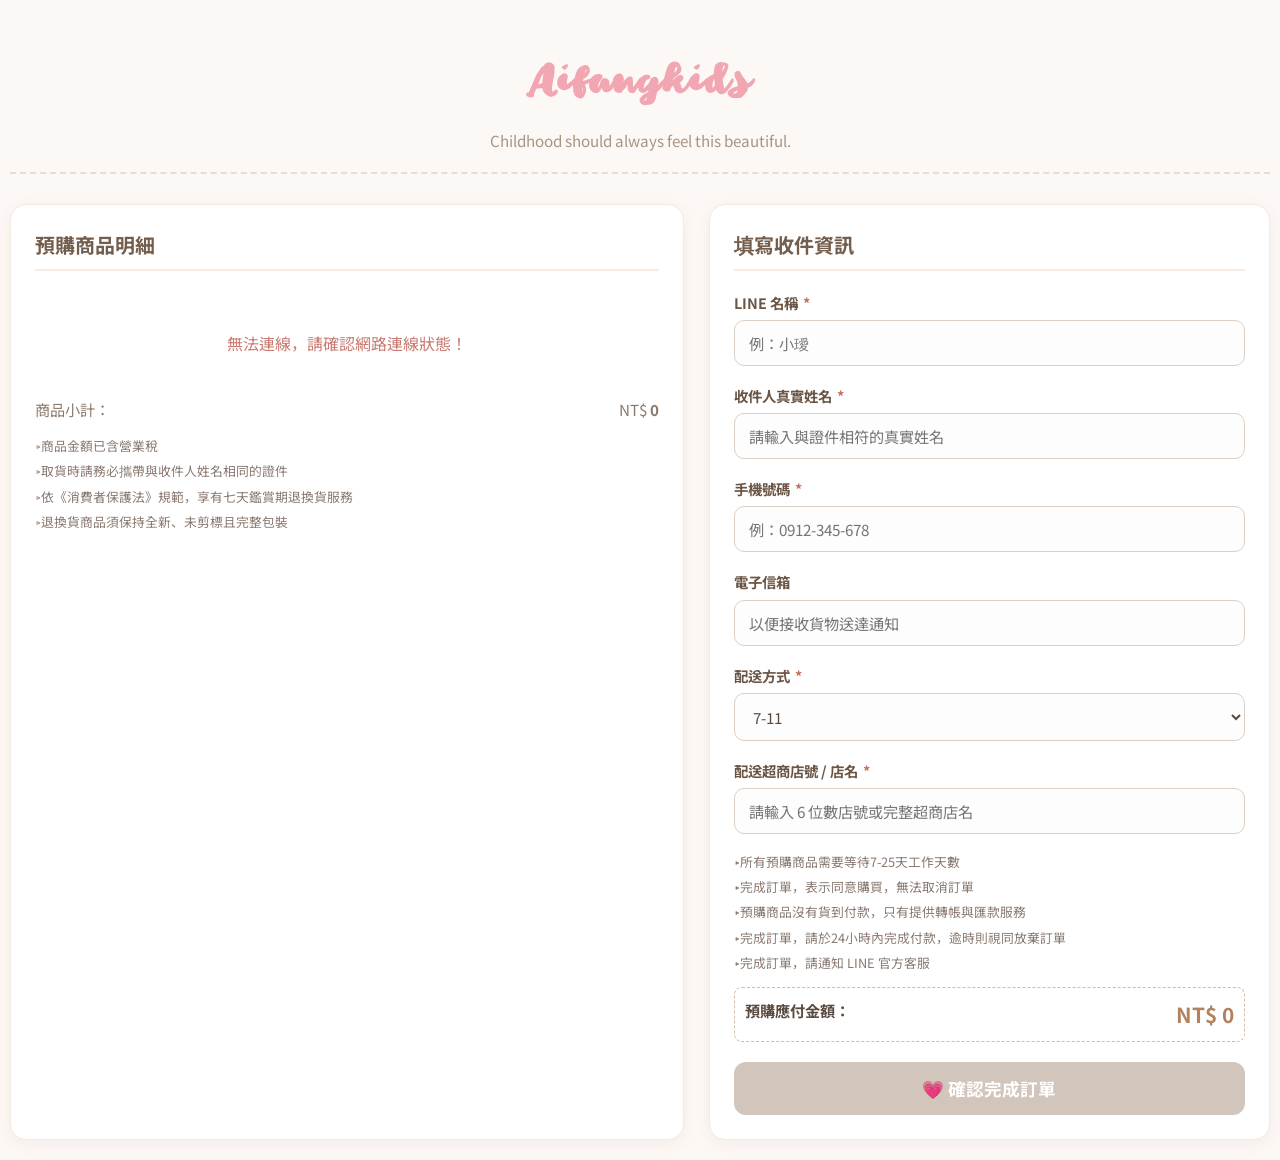
==== commit 9c31a115: "0713 updeta" ====
--- a/cart.html
+++ b/cart.html
@@ -23,7 +23,7 @@
                 
                 <div id="cart-loading" class="loading-text">
                     <div class="spinner"></div>
-                    <p>🐾 讀取購物車明細</p>
+                    <p>🐾 讀取購物車</p>
                 </div>
                 
                 <div id="cart-list"></div>
@@ -43,7 +43,7 @@
             </section>
 
             <section class="right-section">
-                <h2>填寫收件</h2>
+                <h2>填寫收件資訊</h2>
                 
                 <form id="order-form">
                     <div class="form-group">
@@ -79,7 +79,7 @@
                         <input type="text" id="input-store" placeholder="請輸入 6 位數店號或完整超商店名" required>
                     </div>
 
-                    <ul class="right-notice-list">
+                    <ul class="left-policy-list">
                         <li class="policy-item-left">▸所有預購商品需要等待7-25天工作天數</li>
                         <li class="policy-item-left">▸完成訂單，表示同意購買，無法取消訂單</li>
                         <li class="policy-item-left">▸預購商品沒有貨到付款，只有提供轉帳與匯款服務</li>
--- a/assets/css/cart.css
+++ b/assets/css/cart.css
@@ -240,8 +240,8 @@
 }
 
 /* ==========================================================================
-   🎯 Error 3 核心修正：徹底消除左側金額下方及條款政策項目符號原點 (Bullets)
-   ========================================================================== */
+    🎯 功能 3 核心優化：縮小條款政策字體、微調溫柔顏色，消除原點項目符號 (Bullets)
+    ========================================================================== */
 .left-policy-list, 
 ul.left-policy-list, 
 ol.left-policy-list {
@@ -249,6 +249,10 @@
     list-style-type: none !important;
     padding-left: 0 !important;
     margin-left: 0 !important;
+    font-size: 0.8rem !important; /* 🎯 成功讓政策說明文字縮小，看起來極精緻專業 */
+    color: #8a7a71 !important;    /* 調淡為優雅的可可灰色 */
+    line-height: 1.5;
+    margin-top: 15px;
 }
 
 .policy-item-left, 
@@ -256,7 +260,35 @@
     list-style: none !important;
     list-style-type: none !important;
     padding-left: 0 !important;
-    background-image: none !important; /* 防止部分瀏覽器以圖片當作預設原點 */
+    background-image: none !important; /* 防止個別瀏覽器自帶小原點 */
+    margin-bottom: 6px; /* 增加小段落間距 */
+}
+
+/* ==========================================================================
+    🎯 功能 2 核心追加：同步大庫特價品之雙金額刪除線與 30% OFF 專用 CSS 樣式
+    ========================================================================== */
+.price-original {
+    text-decoration: line-through !important;
+    color: #a89482 !important; /* 灰色原價 */
+    font-size: 11px !important;
+    margin-right: 5px;
+    font-weight: normal !important;
+}
+
+.price-sale {
+    color: #ff4d4f !important; /* 亮眼紅字特價 */
+    font-weight: bold !important;
+}
+
+.sale-tag {
+    font-size: 11px;
+    color: #ff4d4f;
+    font-weight: bold;
+    margin-left: 6px;
+    background: #fff0f6;
+    padding: 1px 4px;
+    border-radius: 4px;
+    border: 1px solid #ffccc7;
 }
 
 /* 完美高亮結帳按鈕 */
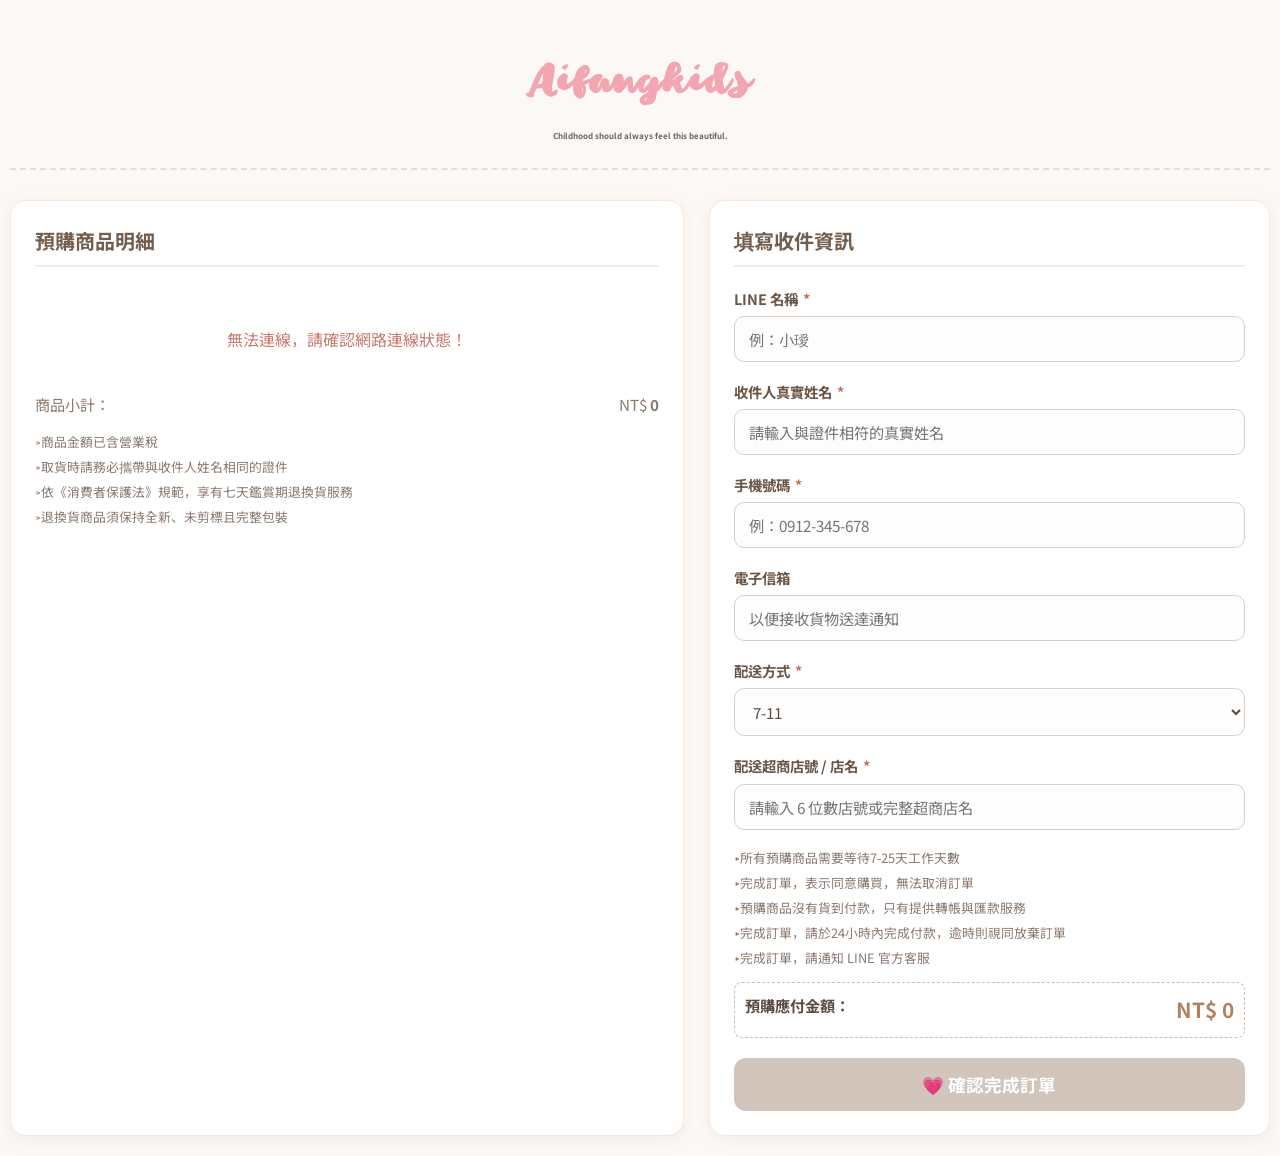
==== commit ef7b5448: "0723 cart up date" ====
--- a/cart.html
+++ b/cart.html
@@ -13,7 +13,7 @@
     <div class=\"cart-wrapper\">
         <header class="cart-header">
             <h1 class="brand-logo">Aifangkids</h1>
-            <p class="subtitle">Childhood should always feel this beautiful.</p>
+        <div class="order-uid-badge">Childhood should always feel this beautiful.</div>
         </header>
 
         <div class="cart-container">
--- a/assets/css/global.css
+++ b/assets/css/global.css
@@ -52,50 +52,7 @@
 }
 
 /* ==========================================================================
-   3. 動態粒子飄落系統 
-   ========================================================================== */
-#falling-container {
-    position: fixed;
-    top: 0;
-    left: 0;
-    width: 100vw;
-    height: 100vh;
-    overflow: hidden;
-    pointer-events: none; 
-    z-index: -1;          
-}
-
-.particle {
-    position: absolute;
-    top: -60px; /* 從視窗上方外面開始掉落 */
-    background-size: contain;
-    background-repeat: no-repeat;
-    background-position: center;
-    pointer-events: none;
-    opacity: 0;
-    animation: slowFall linear forwards;
-}
-
-@keyframes slowFall {
-    0% {
-        transform: translateY(0) translateX(0) rotate(0deg);
-        opacity: 0;
-    }
-    10% {
-        opacity: 0.65; /* 漸漸浮現，避免太突兀，維持背景柔和感 */
-    }
-    90% {
-        opacity: 0.65;
-    }
-    100% {
-        /* 掉落到視窗下方，並帶有隨機的左右物理飄移與旋轉 */
-        transform: translateY(108vh) translateX(var(--drift-x)) rotate(var(--drift-rotate));
-        opacity: 0;
-    }
-}
-
-/* ==========================================================================
-   4. 手機響應式通用微調 (RWD)
+   3. 手機響應式通用微調 (RWD)
    ========================================================================== */
 @media (max-width: 480px) {
     body { padding: 15px 10px; }
--- a/assets/css/cart.css
+++ b/assets/css/cart.css
@@ -45,10 +45,12 @@
     letter-spacing: 1px;
 }
 
-.cart-header .subtitle {
-    margin-top: 8px;
-    font-size: 0.95rem;
-    color: #a89482;
+.order-uid-badge {
+    display: inline-block;
+    padding: 5px 14px;
+    font-size: 8px;
+    font-weight: bold;
+    color: #666;
 }
 
 #display-afid {
